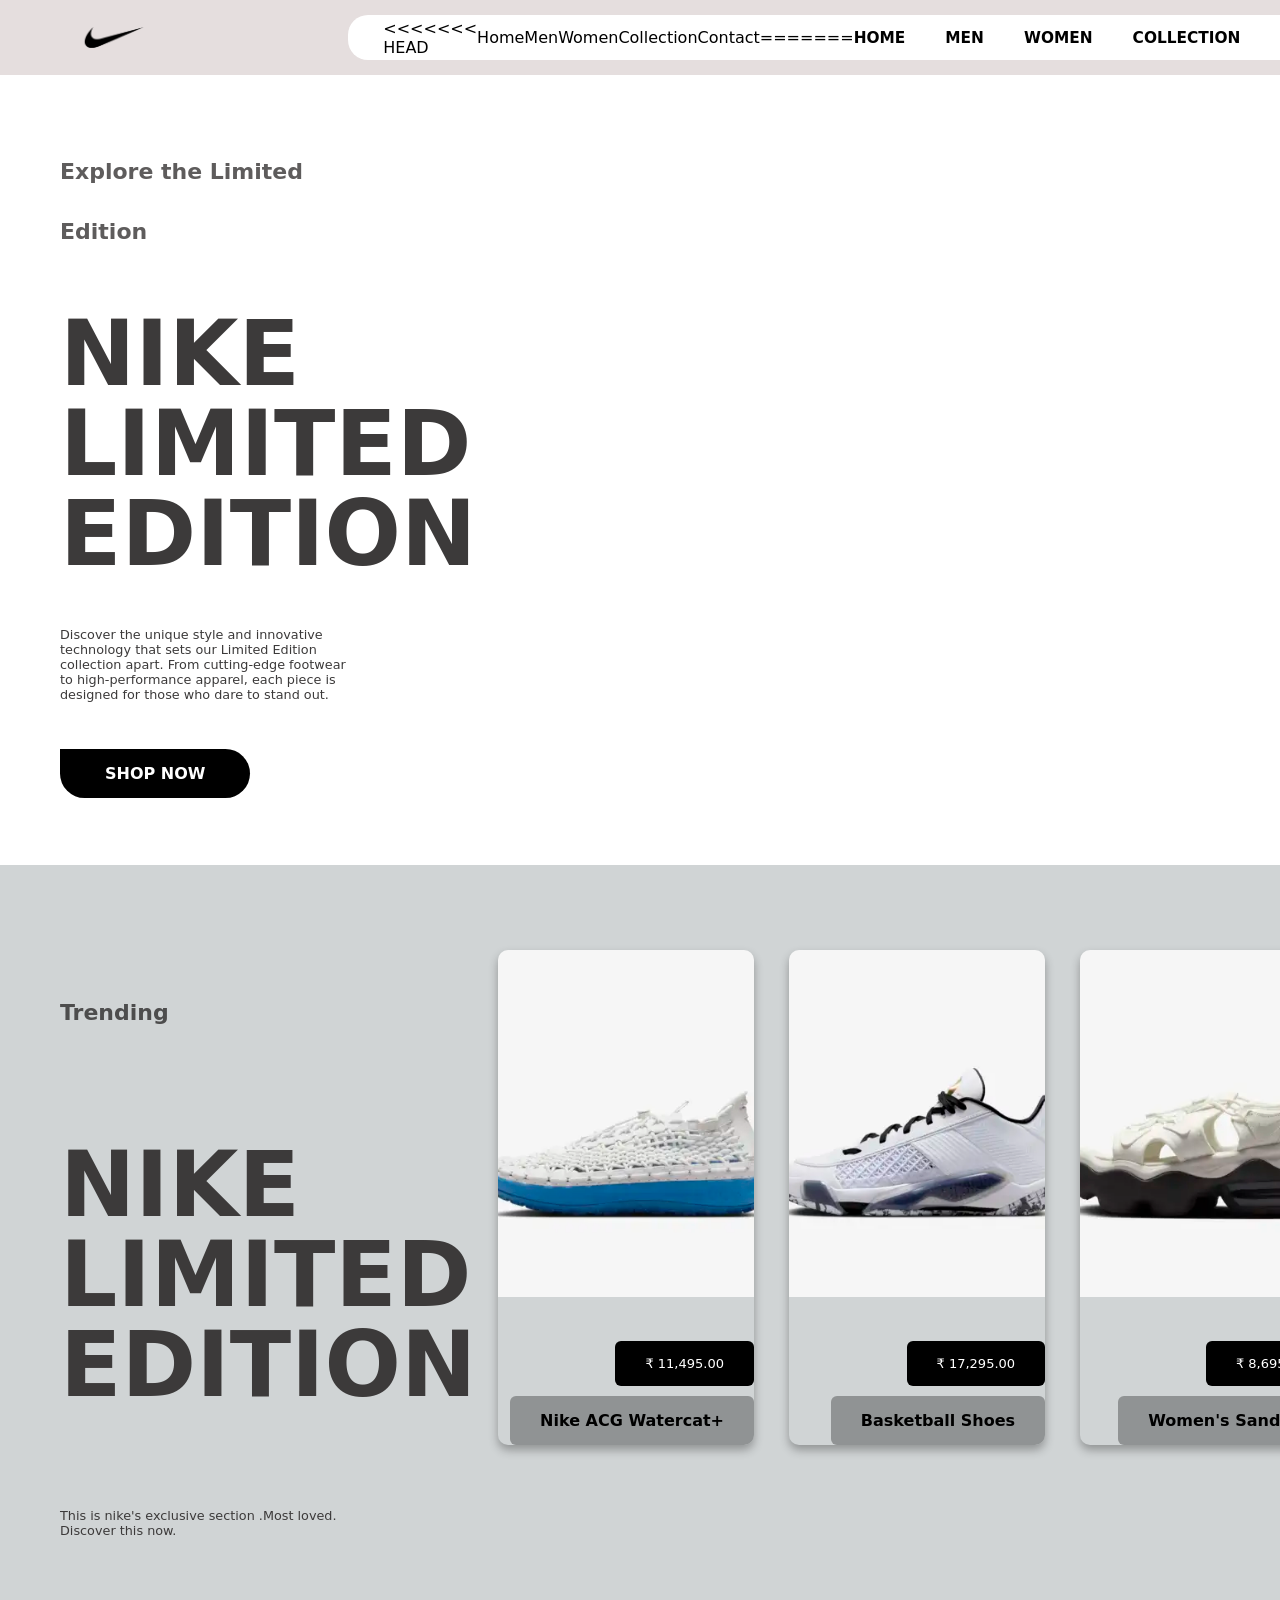
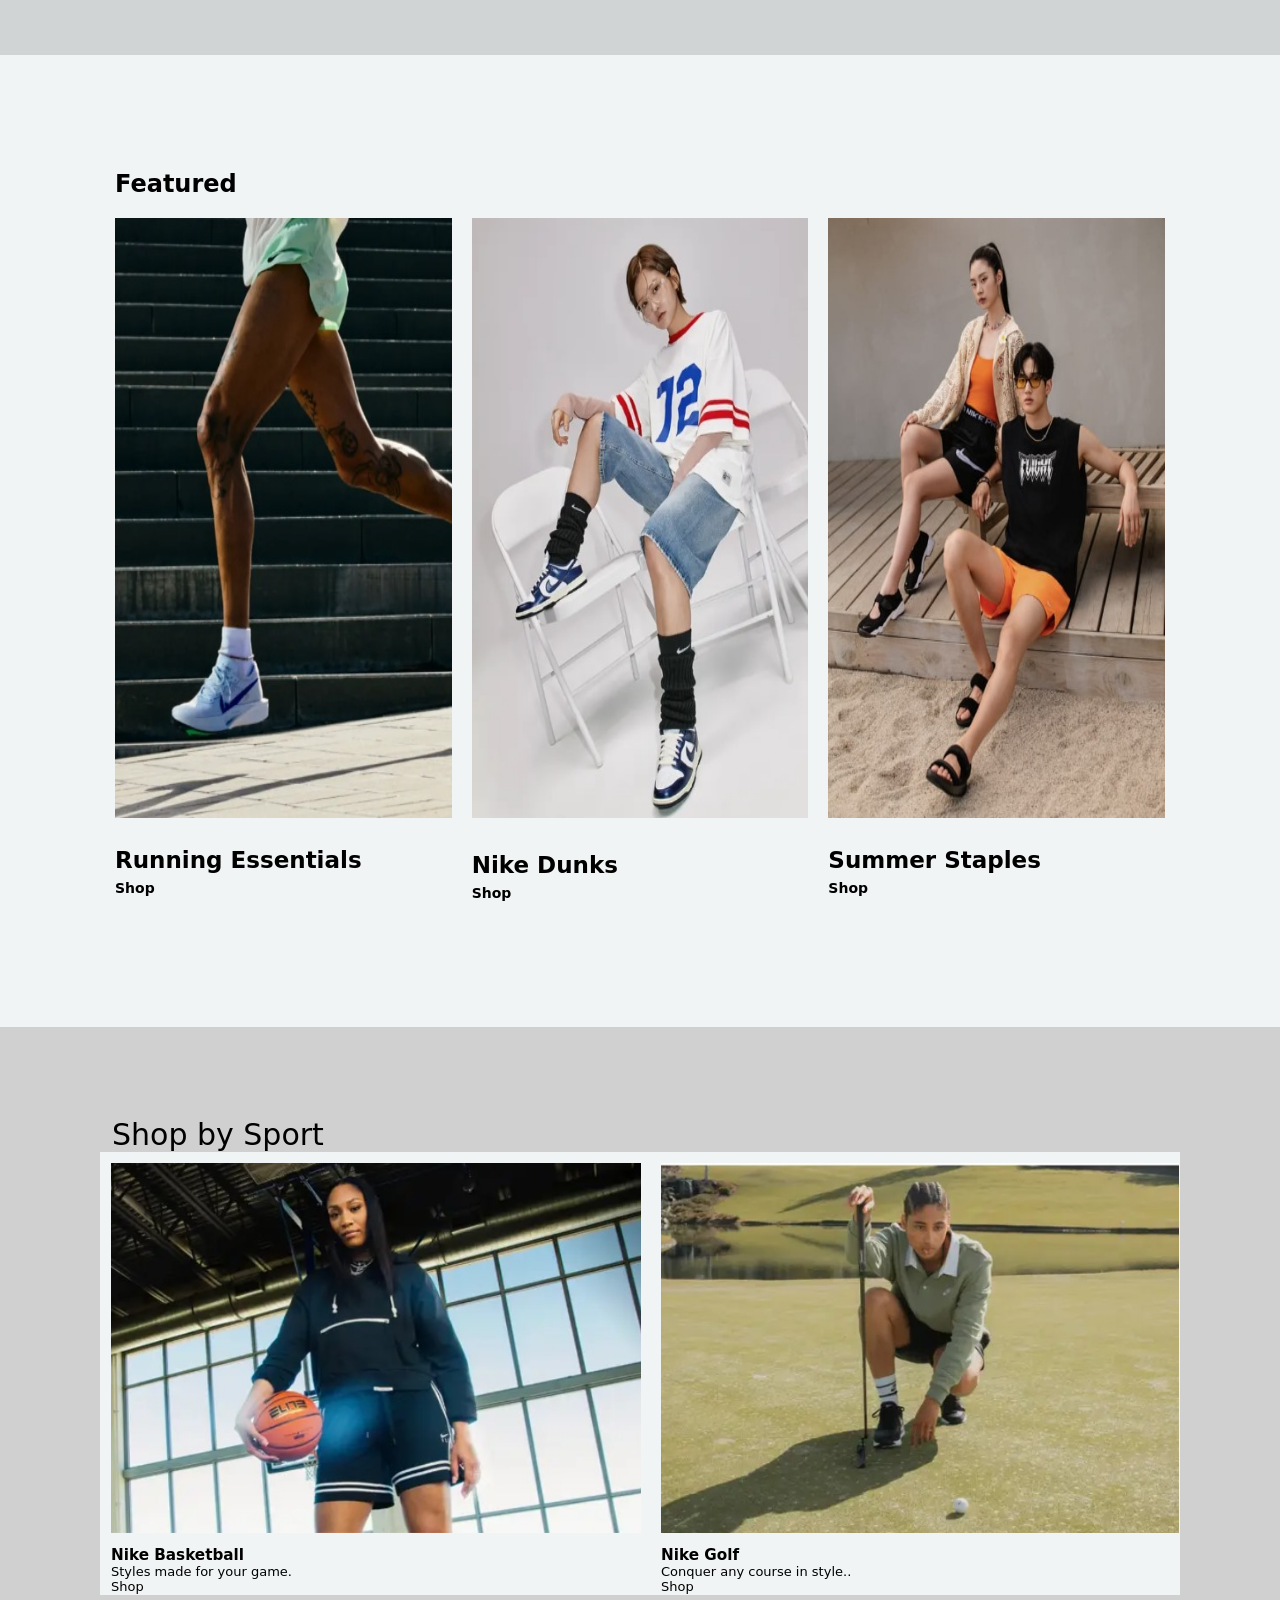
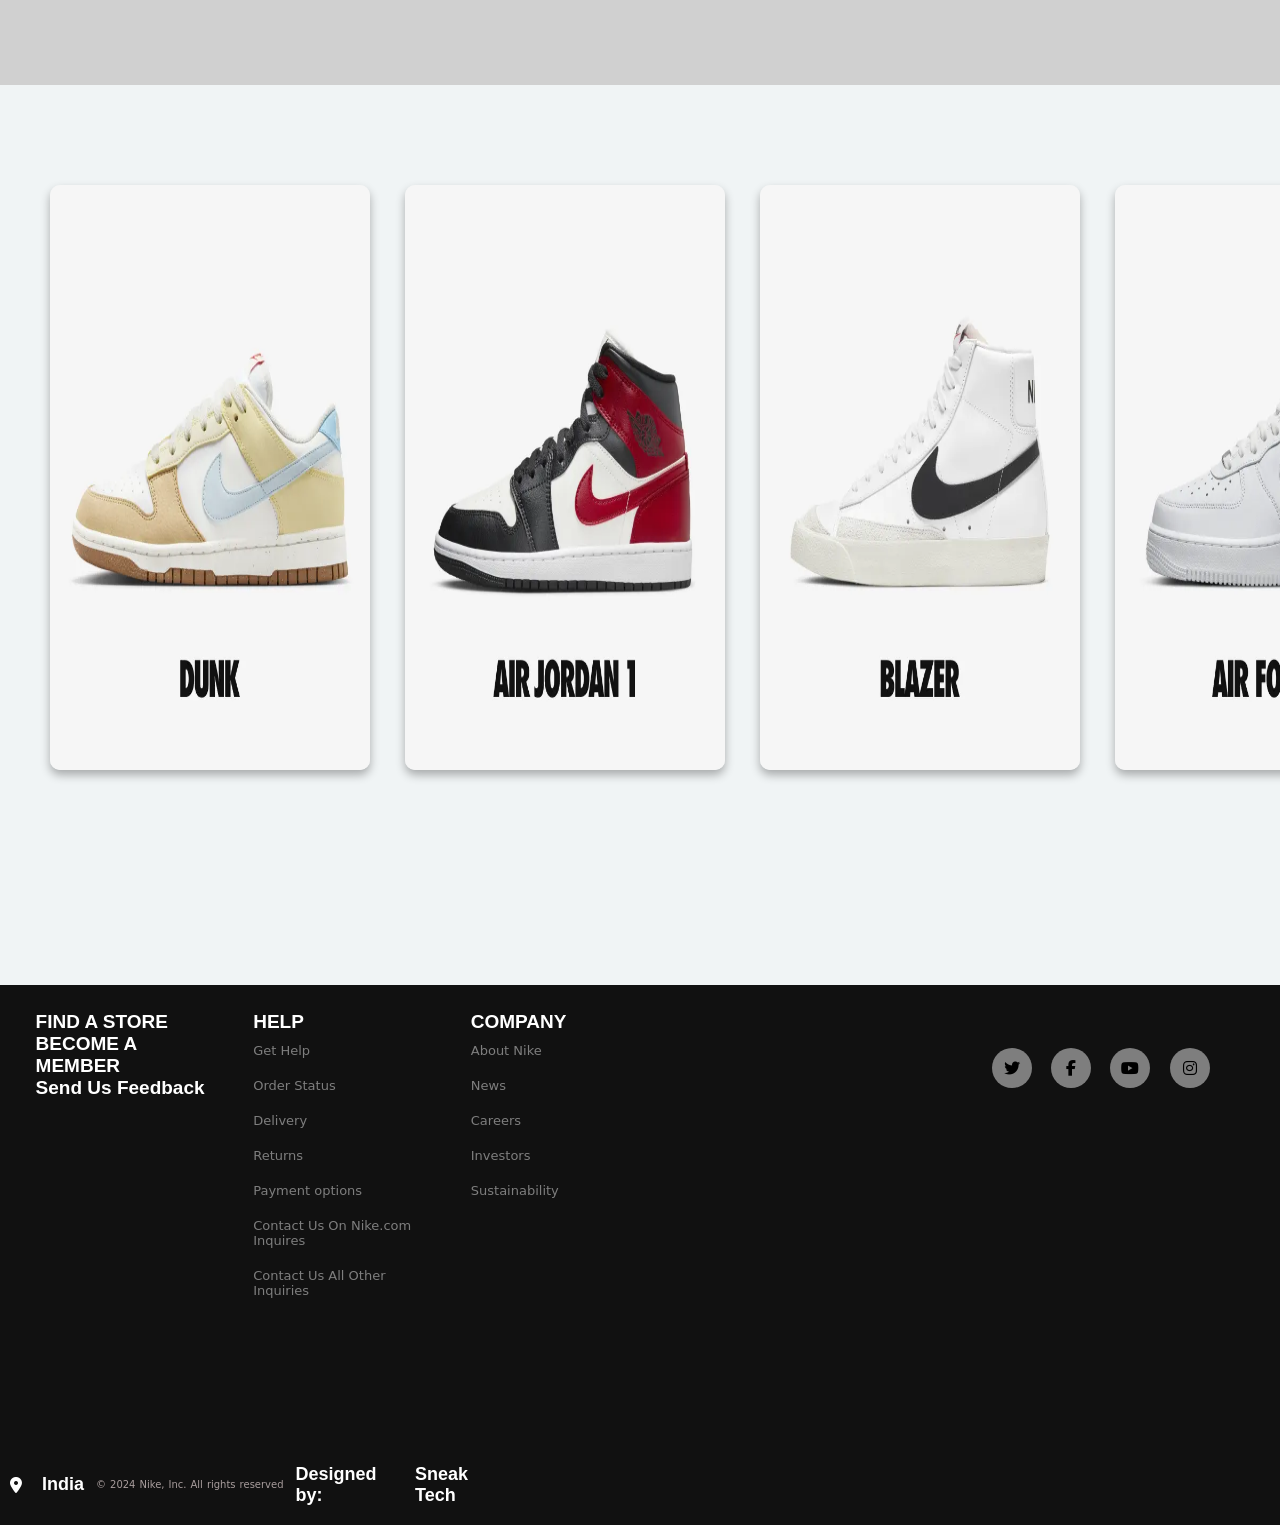
==== index.html @ 07bbf62b "Merge branch 'main' of https://github.com/Kaashish1111/Sneak-Tech-ReimagineRound1" ====
<!DOCTYPE html>
<html lang="en">
  <head>
    <meta charset="UTF-8" />
    <meta name="viewport" content="width=device-width, initial-scale=1.0" />
    <title>Nike</title>
    <link rel="icon" href="./assets/icon.png" />
    <link rel="stylesheet" href="./style.css" />
    <link
      rel="stylesheet"
      href="https://cdnjs.cloudflare.com/ajax/libs/font-awesome/6.5.2/css/all.min.css"
      integrity="sha512-SnH5WK+bZxgPHs44uWIX+LLJAJ9/2PkPKZ5QiAj6Ta86w+fsb2TkcmfRyVX3pBnMFcV7oQPJkl9QevSCWr3W6A=="
      crossorigin="anonymous"
      referrerpolicy="no-referrer"
    />
  </head>
  <body>
    <section id="bg_video">
      <video autoplay muted loop>
        <source src="./nike2.mp4" type="video/mp4" />
      </video>
    </section>
    <div id="main">
      <div id="nav">
        <img src="./pngegg.png" alt="logo" />
        <div id="nav-prt1">
<<<<<<< HEAD

          <p>Home</p>
          <p>Men</p>
          <p>Women</p>
          <p>Collection</p>
          <p>Contact</p>
=======
          <ul>
          <li id="active"><a href="#">Home</a></li>
           <li><a href="#">men</a>
               <div id="submenu1">
                <ul>
                  <li><a href="#">Featured</a></li>
                  <li><a href="#">Clothing</a></li>
                  <li><a href="#">Shop by brand</a></li>
                  <li><a href="#">Jordan</a></li>
                  
                </ul>
               </div>
          </li>
           <li><a href="#">Women</a>
            <div id="submenu1">
              <ul>
                <li><a href="#">Featured</a></li>
                <li><a href="#">Clothing</a></li>
                <li><a href="#">Shop by brand</a></li>
                <li><a href="#">accessories</a></li>
            
                
              </ul>
             </div>      
          </li>
           <li><a href="#">Collection</a>
            <div id="submenu1">
              <ul>
                <li><a href="#">Hurley international</a></li>
                <li><a href="#">Jordan</a></li>
                <li><a href="#">Converse inc.</a></li>
                <li><a href="#">Nike golf</a></li>
                
              </ul>
             </div>
          </li>
           <li><a href="#">contact</a></li>
          </ul>
>>>>>>> dc1d700808ef336e1457e7491af47535adc6b63f
        </div>
        <div id="nav-prt2">
          <i class="fa-solid fa-magnifying-glass"></i>
          <i class="fa-solid fa-cart-shopping"></i>
          <i id="menu" class="fa-solid fa-bars" onclick="menuBar()"></i>
        </div>
      </div>

      <div id="content">
        <div id="left">
          <h5>Explore the Limited Edition</h5>
          <h1>Nike Limited edition</h1>
          <p>
            Discover the unique style and innovative technology that sets our
            Limited Edition collection apart. From cutting-edge footwear to
            high-performance apparel, each piece is designed for those who dare
            to stand out.
          </p>
          <button>Shop now</button>
        </div>
      </div>
      <div id="more_content">
        <div id="left">
          <h5>Trending</h5>
          <h1>Nike Limited edition</h1>
          <p>
            This is nike's exclusive section .Most loved. Discover this now.
          </p>
        </div>
        <div id="right">
          <div class="elem">
            <img src="./acg-watercat-shoes-V0Q39L.png" alt="" />
            <h4>Nike ACG Watercat+</h4>
            <h5>₹ 11,495.00</h5>
          </div>
          <div class="elem">
            <img
              src="./air-jordan-xxxviii-low-pf-basketball-shoes-2lBnKn.png"
              alt=""
            />
            <h4>Basketball Shoes</h4>
            <h5>₹ 17,295.00</h5>
          </div>
          <div class="elem">
            <img src="./air-max-koko-sandals-w4Xp4m.png" alt="" />
            <h4>Women's Sandals</h4>
            <h5>₹ 8,695.00</h5>
          </div>
          <div class="elem">
            <img src="./pegasus-41-road-running-shoes-RZm89S.png" alt="" />
            <h4>Men's Road Running Shoes</h4>
            <h5>₹ 11,895.00</h5>
          </div>
          <div class="elem">
            <img src="./pegasus-41-road-running-shoes-SKDkNs.png" alt="" />
            <h4>Women's Road Running Shoes</h4>
            <h5>₹ 11,895.00</h5>
          </div>
          <div class="elem">
            <img src="./calm-sandals-t1BKK6.png" alt="" />
            <h4>Men's Sandals</h4>
            <h5>₹ 7,095.00</h5>
          </div>
          <div class="elem">
            <img src="./court-royale-2-low-shoe-fjdwrF.png" alt="" />
            <h4>Men's Shoes</h4>
            <h5>₹ 3,995.00</h5>
          </div>
        </div>
      </div>
      <section class="featured-section">
        <h2>Featured</h2>
        <div class="featured-items">
            <div class="featured-item">
                <img src="./WhatsApp Image 2024-07-02 at 10.44.17 AM (1).jpeg" alt="Running Essentials">
                <div class="featured-info">
                    <br><h3>Running Essentials</h3>
                    <a href="#">Shop</a>
                </div>
            </div>
            <div class="featured-item" >
                <img src="./WhatsApp Image 2024-07-02 at 10.44.17 AM (4).jpeg" alt="Nike Dunks" >
                <div class="featured-info">

                  <br><p><h3>Nike Dunks</h3></p>
                    <a href="#">Shop</a>
                </div>
            </div>
            <div class="featured-item">
                <img src="./WhatsApp Image 2024-07-02 at 10.44.16 AM.jpeg" alt="Summer Staples">
                <div class="featured-info ">
                   <br> <h3>Summer Staples</h3>
                    <a href="#">Shop</a>
                </div>
            </div>
        </div>
    </section>
    <div style="font-size: large; background-color:  #d0d0d0; padding-left: 100px; padding-right: 100px;padding-top: 90px;padding-bottom: 90px;">
      <div style="padding-left: 12px;font-size: 30px;">Shop by Sport</div>
      <div class="scroll-container" >
          <div style="font-size: small;">
             <div><img src="./WhatsApp Image 2024-07-02 at 10.44.17 AM (3).jpeg" alt="" style="padding :10px; ">  </div>
            <div style="padding-left: 10px;">
              <h3>Nike Basketball</h3>
               Styles made for your game.<br>
              Shop
            </div>
          </div>
          <div style="font-size: small;">
            <div><img src="./WhatsApp Image 2024-07-02 at 10.44.17 AM (2).jpeg" alt="" style="padding :10px; ">  </div>
           <div style="padding-left: 10px;">
             <h3>Nike Golf</h3>
             Conquer any course in style..<br>
             Shop
           </div>
         </div>
         <div style="font-size: small;">
          <div><img src="./WhatsApp Image 2024-07-02 at 10.44.16 AM (2).jpeg" alt="" style="padding :10px; ">  </div>
         <div style="padding-left: 10px;">
           Nike Trail <br>
           Basketball Styles made for your game.<br>
           Shop
         </div>
       </div>
       <div style="font-size: small;">
        <div><img src="./WhatsApp Image 2024-07-02 at 10.44.16 AM (1).jpeg" alt="" style="padding :10px; ">  </div>
       <div style="padding-left: 10px;">
         Nike Tennis<br>
         Serve up in Style.<br>
         Shop
       </div>
     </div>
     <div style="font-size: small;">
      <div><img src="./WhatsApp Image 2024-07-02 at 10.44.17 AM.jpeg" alt="" style="padding :10px; ">  </div>
     <div style="padding-left: 10px;">
       Nike Football<br>
       Bring mad style to the pitch with latest gear.<br>
       Shop
     </div>
   </div>

    </div>

    </div>
      <div id="hero">
        <div class="shoebox">
          <img src="./nike-just-do-it.jpg" alt="" />
        </div>
        <div class="shoebox">
          <img src="./nike-just-do-it (1).jpg" alt="" />
        </div>
        <div class="shoebox">
          <img src="./nike-just-do-it (2).jpg" alt="" />
        </div>
        <div class="shoebox">
          <img src="./nike-just-do-it (3).jpg" alt="" />
        </div>
        <div class="shoebox">
          <img src="./nike-just-do-it.jpg" alt="" />
        </div>
        <div class="shoebox">
          <img src="./nike-just-do-it (1).jpg" alt="" />
        </div>
        <div class="shoebox">
          <img src="./nike-just-do-it (2).jpg" alt="" />
        </div>
        <div class="shoebox">
          <img src="./nike-just-do-it (3).jpg" alt="" />
        </div>
      </div>
      <footer>
        <div id="foot1">
          <div class="footbox">
            <h2>FIND A STORE</h2>
            <h2>BECOME A MEMBER</h2>
            <h2>Send Us Feedback</h2>
          </div>
          <div class="footbox">
            <h2>HELP</h2>
            <p class="footp">Get Help</p>
            <p class="footp">Order Status</p>
            <p class="footp">Delivery</p>
            <p class="footp">Returns</p>
            <p class="footp">Payment options</p>
            <p class="footp">Contact Us On Nike.com Inquires</p>
            <p class="footp">Contact Us All Other Inquiries</p>
          </div>
          <div class="footbox">
            <h2>COMPANY</h2>
            <p class="footp">About Nike</p>
            <p class="footp">News</p>
            <p class="footp">Careers</p>
            <p class="footp">Investors</p>
            <p class="footp">Sustainability</p>
          </div>
          <div id="footLink">
            <i class="fa-brands fa-twitter"></i>
            <i class="fa-brands fa-facebook-f"></i>
            <i class="fa-brands fa-youtube"></i>
            <i class="fa-brands fa-instagram"></i>
          </div>
        </div>
        <div id="foot2">
          <div id="footleft">
            <i class="fa-solid fa-location-dot"></i>
            <h2>India</h2>
            <p>©️</p>
            <p>2024</p>
            <p>Nike,</p>
            <p>Inc.</p>
            <p>All</p>
            <p>rights</p>
            <p>reserved</p>
            <h2>Designed by:</h2>
            <h2>Sneak Tech</h2>
          </div>
          <div id="footright"></div>
        </div>
      </footer>
      <div id="menuDiv">
        <i class="fa-solid fa-xmark" id="cross" onclick="crossBar()"></i>
        <div id="menuDiv-box">
          <p onclick="menuBarClose()">Home</p>
          <p onclick="menuBarClose()">Men</p>
          <p onclick="menuBarClose()">Women</p>
          <p onclick="menuBarClose()">Collection</p>
          <p onclick="menuBarClose()">Contact</p>
        </div>
      </div>
    </div>
    <!-- script -->
    <script src="./script.js"></script>
  </body>
</html>
---- style.css ----
@import url('https://fonts.googleapis.com/css2?family=Oswald:wght@200..700&display=swap');

* {
    margin: 0;
    padding: 0;
    box-sizing: border-box;
    font-family:system-ui, -apple-system, BlinkMacSystemFont, 'Segoe UI', Roboto, Oxygen, Ubuntu, Cantarell, 'Open Sans', 'Helvetica Neue', sans-serif;
    /* font-family: 'Franklin Gothic Medium', 'Arial Narrow', Arial, sans-serif; */
}

html,
body {
    width: 100%;
    height: 100%;
}



#bg_video {
    position: fixed;
    top: 0px;
    left: 480px;
    width: 100%;
    height: 100vh;
    z-index: -1;
}

#bg_video video {
    width: 70%;
    height: 100vh;
    object-fit: cover;

}

#main {
    width: 100%;
    height: 100%;
    /* background-color: #D0D4D5; */
    position: relative;
}

#nav {
    width: 100%;
    height: 75px;
    display: flex;
    padding: 0 80px;
    align-items: center;

    justify-content: space-between;
    background-color:#e5dede;
}

#nav img {
    height: 4vw;
    margin-right: 200px;
}

#nav-prt1 {

    display: flex;
    align-items: center;
    justify-content: center;
    padding-left: 35px;
    height: 45px;
    border-radius: 20px;
    background-color: rgb(255, 255, 255);
}



#nav-prt1 ul li {
    margin-right: 40px;
    font-size: 1.2vw;
    text-transform: uppercase;
    font-weight: 600;

}
#submenu1{
 
    display:none;
}
#nav-prt1 ul{
    display:inline-flex;
    list-style:none;
    color:rgb(22, 21, 21);
}
#nav-prt1 a{
    text-decoration:none ;
    color:rgb(0, 0, 0);
}
#nav-prt1 ul li:hover{
    background: rgb(233, 230, 230);
    border-radius:10px;
}
#nav-prt1 ul li:hover #submenu1{
    display:block;
    position: absolute;
    background-color:rgba(233, 230, 230,0.9);
    height:250px;
    width: 200px;
    margin-top: 15px;
    margin-left: -15px;
}
#nav-prt1 ul li:hover #submenu1 ul{
    display: block;
    margin:10px;
}
#nav-prt1 ul li:hover #submenu1 ul li{
    width:150px;
    padding:10px;
    border-bottom: 1.5px dotted #141414 ;
    text-align:left;
}
#nav-prt1 ul li:hover #submenu1 ul li:last-child{
   border-bottom:none;
}

#nav-prt2 i {
    margin-right: 40px;
    font-size: 1.5vw;
    cursor: pointer;
}

#content {
    width: 100%;
    height: calc(100vh - 110px);
    display: flex;
    position: relative;
    /* justify-content: flex-end; */
    /* padding-left: 150px; */
    /* background-color: rgb(37, 36, 36); */
    z-index: -100;


}

#more_content {
    width: 100%;
    height: calc(100vh - 110px);
    display: flex;
    position: relative;
    background-color: #D0D4D5;
}

#left {
    width: 35%;
    height: 100%;
    padding: 20px 60px;
    display: flex;
    align-items: start;
    justify-content: space-evenly;
    flex-direction: column;
    color: rgb(60, 58, 58)

}

#left h5 {
    font-size: 22px;
    line-height: 60px;
    color: #050202a4;
}

#left h1 {
    font-size: 90px;
    line-height: 90px;
    text-transform: uppercase;
}

#left p {
    font-size: 1vw;
    width: 90%;
}

#left button {
    background-color: #000;
    color: #fff;
    font-size: 16px;
    font-weight: 600;
    padding: 15px 45px;
    border-radius: 50px;
    border-top-left-radius: 0px;
    text-transform: uppercase;
    outline: none;
    border: none;
    cursor: pointer;
}

#right {
    width: 65%;
    height: 100%;
    position: relative;
    padding: 85px 50px;
    white-space: nowrap;
    overflow-x: auto;
}

#right::-webkit-scrollbar {
    display: none;
}

.elem {
    width: 20vw;
    height: 55vh;
    position: relative;
    box-shadow: 0 5px 10px rgb(0, 0, 0, 0.3);
    border-radius: 10px;
    margin-right: 30px;
    display: inline-block;
    overflow: hidden;
}

.elem img {
    width: 100%;
    height: 70%;
    top: 0%;
    object-fit: cover;
    position: absolute;

}

.elem h4 {
    position: absolute;
    bottom: 0;
    right: 0;
    background-color: #909394;
    padding: 15px 30px;
    border-radius: 6px;
}

.elem h5 {
    position: absolute;
    bottom: 12%;
    right: 0;
    background-color: #000000;
    color: #fff;
    font-weight: 500;
    font-size: 13px;
    padding: 15px 30px;
    border-radius: 6px;
}

#hero {
    width: 100%;
    height: 100vh;
    position: relative;
    padding: 100px 50px;
    white-space: nowrap;
    overflow-x: auto;
    background-color: #f0f4f5;
}

#hero::-webkit-scrollbar {
    display: none;
}

.shoebox {
    width: 25vw;
    height: 65vh;
    position: relative;
    box-shadow: 0 5px 10px rgb(0, 0, 0, 0.3);
    border-radius: 10px;
    margin-right: 30px;
    display: inline-block;
    overflow: hidden;
}

.shoebox img {
    width: 100%;
    height: 100%;
}

footer {
    width: 100%;
    height: 60vh;
    background-color: #111111;
}

#foot1 {
    width: 100%;
    height: 85%;
    display: flex;
}

.footbox {
    width: 15%;
    height: 90%;
    margin-top: 2%;
    margin-left: 2%;
}

.footbox h2 {
    padding: 0px 10px;
    font-size: 19px;
    color: #ffffff;
    font-weight: bolder;
    font-family:'Franklin Gothic Medium', 'Arial Narrow', Arial, sans-serif;
}

.footbox p {
    padding: 10px 10px 10px;
    font-size: 13px;
    color: #7e7e7e;
}

#footLink {
    width: 20%;
    height: 25%;
    margin-top: 2%;
    margin-left: 25%;
    display: flex;
    align-items: center;
    justify-content: space-evenly;
}

#footLink i {
    width: 40px;
    height: 40px;
    display: flex;
    align-items: center;
    justify-content: center;
    border-radius: 100%;
    background-color: #7e7e7e;
    transition: all 0.1s;
    cursor: pointer;
}

#footLink i:hover {
    background-color: #ffffff;
}

#foot2 {
    width: 100%;
    height: 15%;
    display: flex;
}

#footleft {
    width: 40%;
    height: 100%;
    display: flex;
    align-items: center;
    justify-content: center;
}

#footleft i {
    color: #ffffff;
    padding: 0px 10px;
}

#footleft h2 {
    font-size: 18px;
    color: #ffffff;
    padding: 0px 10px;

    font-family:'Franklin Gothic Medium', 'Arial Narrow', Arial, sans-serif;
}

#footleft p {
    font-size: 10px;
    padding: 0px 2px;
    color: #a89d9d;
}

.footp:hover {
    color: #ffffff;
}

#menuDiv {
    width: 60%;
    height: 100vh;
    position: fixed;
    top: 0;
    left: 0;
    backdrop-filter: blur(10px);
    background-color: #d0d4d545;
    box-shadow: 5px 0px 50px black;
    display: none;
    animation: menu 0.2s;
}

#menuDiv-box {
    width: 40%;
    height: 70%;
    position: absolute;
    top: 20%;
    right: 15%;
}

#menuDiv-box p {
    margin-bottom: 7%;
    font-size: 22px;
    padding: 25px 30px;
    cursor: pointer;
}

#menuDiv-box p:hover {
    color: #D0D4D5;
    background-color: #7e7e7e;
}

#cross {
    position: absolute;
    top: 5%;
    right: 5%;
    font-size: 2.5vw;
    cursor: pointer;
}

@keyframes menu {
    from {
        transform: translate(-40%, 0%);
    }

    to {
        transform: translate(0%, 0%);
    }
}

@media screen and (max-width:999px) {
    #nav {
        padding: 0 50px;
    }

    #nav img {
        height: 10vw;
    }

    #nav-prt1 p {
        display: none;
    }

    #nav-prt2 i {
        margin-right: 40px;
        font-size: 3.5vw;
    }

    #content {
        width: 100%;
        height: calc(100vh - 110px);
        display: flex;
        position: relative;
    }

    #left {
        width: 40%;
        height: 100%;
        padding: 20px 30px;
        display: flex;
        align-items: start;
        justify-content: space-evenly;
        flex-direction: column;
    }

    #left h5 {
        font-size: 20px;
        line-height: 40px;
        color: #535353;
    }

    #left h1 {
        font-size: 55px;
        line-height: 50px;
        text-transform: uppercase;
    }

    #left p {
        width: 85%;
        font-size: 2.5vw;
    }

    #left button {
        background-color: #000;
        color: #fff;
        font-size: 16px;
        font-weight: 600;
        padding: 15px 45px;
        border-radius: 50px;
        border-top-left-radius: 0px;
        text-transform: uppercase;
        outline: none;
        border: none;
        cursor: pointer;
    }

    #right {
        width: 60%;
        height: 100%;
        position: relative;
        padding: 120px 50px;
        white-space: nowrap;
        overflow-x: auto;
    }

    #right::-webkit-scrollbar {
        display: none;
    }

    .elem {
        width: 35vw;
        height: 55vh;
        position: relative;
        box-shadow: 0 5px 10px rgb(0, 0, 0, 0.3);
        border-radius: 10px;
        margin-right: 30px;
        display: inline-block;
        overflow: hidden;
    }

    .elem img {
        width: 100%;
        height: 70%;
        top: 0%;
        object-fit: cover;
        position: absolute;

    }

    .elem h4 {
        position: absolute;
        bottom: 0;
        right: 0;
        background-color: #909394;
        padding: 20px 35px;
        border-radius: 6px;
    }

    .elem h5 {
        position: absolute;
        bottom: 12.5%;
        right: 0;
        background-color: #000000;
        color: #fff;
        font-weight: 500;
        font-size: 13px;
        padding: 20px 35px;
        border-radius: 6px;
    }

    #hero {
        width: 100%;
        height: 100vh;
        position: relative;
        padding: 100px 50px;
        white-space: nowrap;
        overflow-x: auto;
        background-color: #D0D4D5;
    }

    #hero::-webkit-scrollbar {
        display: none;
    }

    .shoebox {
        width: 45vw;
        height: 60vh;
        position: relative;
        box-shadow: 0 5px 10px rgb(0, 0, 0, 0.3);
        border-radius: 10px;
        margin-right: 30px;
        display: inline-block;
        overflow: hidden;
    }

    .shoebox img {
        width: 100%;
        height: 100%;
    }

    footer {
        width: 100%;
        height: 60vh;
        background-color: #111111;
    }

    #foot1 {
        width: 100%;
        height: 85%;
        display: flex;
    }

    .footbox {
        width: 15%;
        height: 90%;
        margin-top: 2%;
        margin-left: 2%;
    }

    .footbox h2 {
        padding: 0px 10px;
        font-size: 18px;
        color: #ffffff;
        font-family: "Oswald", sans-serif;
    }

    .footbox p {
        padding: 10px 10px 10px;
        font-size: 13px;
        color: #7e7e7e;
    }

    #footLink {
        width: 20%;
        height: 25%;
        margin-top: 2%;
        margin-left: 25%;
        display: flex;
        align-items: center;
        justify-content: space-evenly;
    }

    #footLink i {
        width: 40px;
        height: 40px;
        display: flex;
        align-items: center;
        justify-content: center;
        border-radius: 100%;
        background-color: #7e7e7e;
        transition: all 0.1s;
        cursor: pointer;
    }

    #footLink i:hover {
        background-color: #ffffff;
    }

    #foot2 {
        width: 100%;
        height: 15%;
        display: flex;
    }

    #footleft {
        width: 40%;
        height: 100%;
        display: flex;
        align-items: center;
        justify-content: center;
    }

    #footleft i {
        color: #ffffff;
        padding: 0px 10px;
    }

    #footleft h2 {
        font-size: 18px;
        color: #ffffff;
        padding: 0px 10px;
        font-family: "Oswald", sans-serif;
    }

    #footleft p {
        font-size: 10px;
        padding: 0px 2px;
        color: #7e7e7e;
    }

    .footp:hover {
        color: #ffffff;
    }

    #menuDiv {
        width: 60%;
        height: 100vh;
        position: fixed;
        top: 0;
        left: 0;
        backdrop-filter: blur(10px);
        background-color: #d0d4d545;
        box-shadow: 5px 0px 50px black;
        display: none;
        animation: menu 0.2s;
    }

    #menuDiv-box {
        width: 40%;
        height: 70%;
        position: absolute;
        top: 20%;
        right: 15%;
    }

    #menuDiv-box p {
        margin-bottom: 7%;
        font-size: 22px;
        padding: 25px 30px;
        cursor: pointer;
    }

    #menuDiv-box p:hover {
        color: #D0D4D5;
        background-color: #7e7e7e;
    }

    #cross {
        position: absolute;
        top: 5%;
        right: 5%;
        font-size: 2.5vw;
        cursor: pointer;
    }
}

@media screen and (max-width:679px) {
    #nav {
        padding: 0 50px;
    }

    #nav img {
        height: 10vw;
    }

    #nav-prt1 p {
        display: none;
    }

    #nav-prt2 {
        width: 60%;
        height: 100%;
        display: flex;
        align-items: center;
        justify-content: space-evenly;
    }

    #nav-prt2 i {
        margin-right: 40px;
        font-size: 5vw;
    }

    #content {
        width: 100%;
        height: calc(100vh - 110px);
        display: flex;
        position: relative;
    }

    #left {
        width: 40%;
        height: 100%;
        padding: 10px 5px;
        display: flex;
        align-items: start;
        justify-content: space-evenly;
        flex-direction: column;
    }

    #left h5 {
        font-size: 20px;
        line-height: 40px;
        color: #535353;
    }

    #left h1 {
        font-size: 55px;
        line-height: 50px;
        text-transform: uppercase;
    }

    #left p {
        width: 85%;
        font-size: 2.5vw;
    }

    #left button {
        background-color: #000;
        color: #fff;
        font-size: 16px;
        font-weight: 600;
        padding: 15px 45px;
        border-radius: 50px;
        border-top-left-radius: 0px;
        text-transform: uppercase;
        outline: none;
        border: none;
        cursor: pointer;
    }

    #right {
        width: 60%;
        height: 100%;
        position: relative;
        padding: 300px 50px;
        white-space: nowrap;
        overflow-x: auto;
    }

    #right::-webkit-scrollbar {
        display: none;
    }

    .elem {
        width: 35vw;
        height: 35vh;
        position: relative;
        box-shadow: 0 5px 10px rgb(0, 0, 0, 0.3);
        border-radius: 10px;
        margin-right: 30px;
        display: inline-block;
        overflow: hidden;
    }

    .elem img {
        width: 100%;
        height: 70%;
        top: 0%;
        object-fit: cover;
        position: absolute;

    }

    .elem h4 {
        position: absolute;
        bottom: 0;
        right: 0;
        background-color: #909394;
        padding: 10px 10px;
        border-radius: 6px;
    }

    .elem h5 {
        position: absolute;
        bottom: 9%;
        right: 0;
        background-color: #000000;
        color: #fff;
        font-weight: 500;
        font-size: 13px;
        padding: 10px 10px;
        border-radius: 6px;
    }

    #hero {
        width: 100%;
        height: 100vh;
        position: relative;
        padding: 250px 50px;
        white-space: nowrap;
        overflow-x: auto;
        background-color: #D0D4D5;
    }

    #hero::-webkit-scrollbar {
        display: none;
    }

    .shoebox {
        width: 70vw;
        height: 50vh;
        position: relative;
        box-shadow: 0 5px 10px rgb(0, 0, 0, 0.3);
        border-radius: 10px;
        margin-right: 30px;
        display: inline-block;
        overflow: hidden;
    }

    .shoebox img {
        width: 100%;
        height: 100%;
    }

    footer {
        width: 100%;
        height: 60vh;
        background-color: #111111;
    }

    #foot1 {
        width: 100%;
        height: 85%;
        display: flex;
    }

    .footbox {
        width: 15%;
        height: 90%;
        margin-top: 2%;
        margin-left: 2%;
    }

    .footbox h2 {
        padding: 0px 10px;
        font-size: 18px;
        color: #ffffff;
        font-family: "Oswald", sans-serif;
    }

    .footbox p {
        padding: 10px 10px 10px;
        font-size: 13px;
        color: #7e7e7e;
    }

    #footLink {
        width: 15%;
        height: 50%;
        margin-top: 2%;
        margin-left: 25%;
        display: flex;
        flex-direction: column;
        align-items: center;
        justify-content: space-evenly;
    }

    #footLink i {
        width: 40px;
        height: 40px;
        display: flex;
        align-items: center;
        justify-content: center;
        border-radius: 100%;
        background-color: #7e7e7e;
        transition: all 0.1s;
        cursor: pointer;
    }

    #footLink i:hover {
        background-color: #ffffff;
    }

    #foot2 {
        width: 100%;
        height: 15%;
        display: flex;
    }

    #footleft {
        width: 40%;
        height: 100%;
        display: flex;
        align-items: center;
        justify-content: center;
    }

    #footleft i {
        color: #ffffff;
        padding: 0px 10px;
    }

    #footleft h2 {
        font-size: 18px;
        color: #ffffff;
        padding: 0px 10px;
        font-family: "Oswald", sans-serif;
    }

    #footleft p {
        font-size: 10px;
        padding: 0px 2px;
        color: #7e7e7e;
    }

    .footp:hover {
        color: #ffffff;
    }

    #menuDiv {
        width: 80%;
        height: 100vh;
        position: fixed;
        top: 0;
        left: 0;
        backdrop-filter: blur(10px);
        background-color: #d0d4d545;
        box-shadow: 5px 0px 50px black;
        display: none;
        animation: menu 0.2s;
    }

    #menuDiv-box {
        width: 60%;
        height: 70%;
        position: absolute;
        top: 20%;
        right: 25%;
    }

    #menuDiv-box p {
        margin-bottom: 7%;
        font-size: 22px;
        padding: 25px 30px;
        cursor: pointer;
    }

    #menuDiv-box p:hover {
        color: #D0D4D5;
        background-color: #7e7e7e;
    }

    #cross {
        position: absolute;
        top: 3%;
        right: 10%;
        font-size: 5.5vw;
        cursor: pointer;
    }
}



.scroll-container {
    display: flex;
    overflow-x: auto;
    white-space: nowrap;
    padding: 0px;
    background-color:  #f0f4f5;
    border: 1px solid  #f0f4f5;
}

.scroll-container img {
    display: inline-block;
    width: 550px;
    height: 390px;
    object-fit: cover;
    margin-right: 16px;
}

.scroll-container img:last-child {
    margin-right: 0;
}
.featured-section {
    padding: 115px;
    font-style: normal;
    background-color: #f0f4f5;

}

.featured-section h2 {
    text-align: left;
    margin-bottom: 20px;

}

.featured-items {
    display: flex;
    gap: 20px;
}

.featured-item {
    flex: 1;
    overflow: hidden;
    text-align: left;
}

.featured-item img {
    width: 100%;
    height: 600px;
    display: block;
}

.featured-info {
    padding: 10px 0;

}

.featured-info h3 {
    margin: 0 0 5px 0;
    font-size: 23px;
}

.featured-info p {
    margin: 0 0 5px 0;
    font-size: 16px;
}

.featured-info a {
    text-decoration: none;
    color: black;
    font-weight: bold;
    font-size: 14px;
}
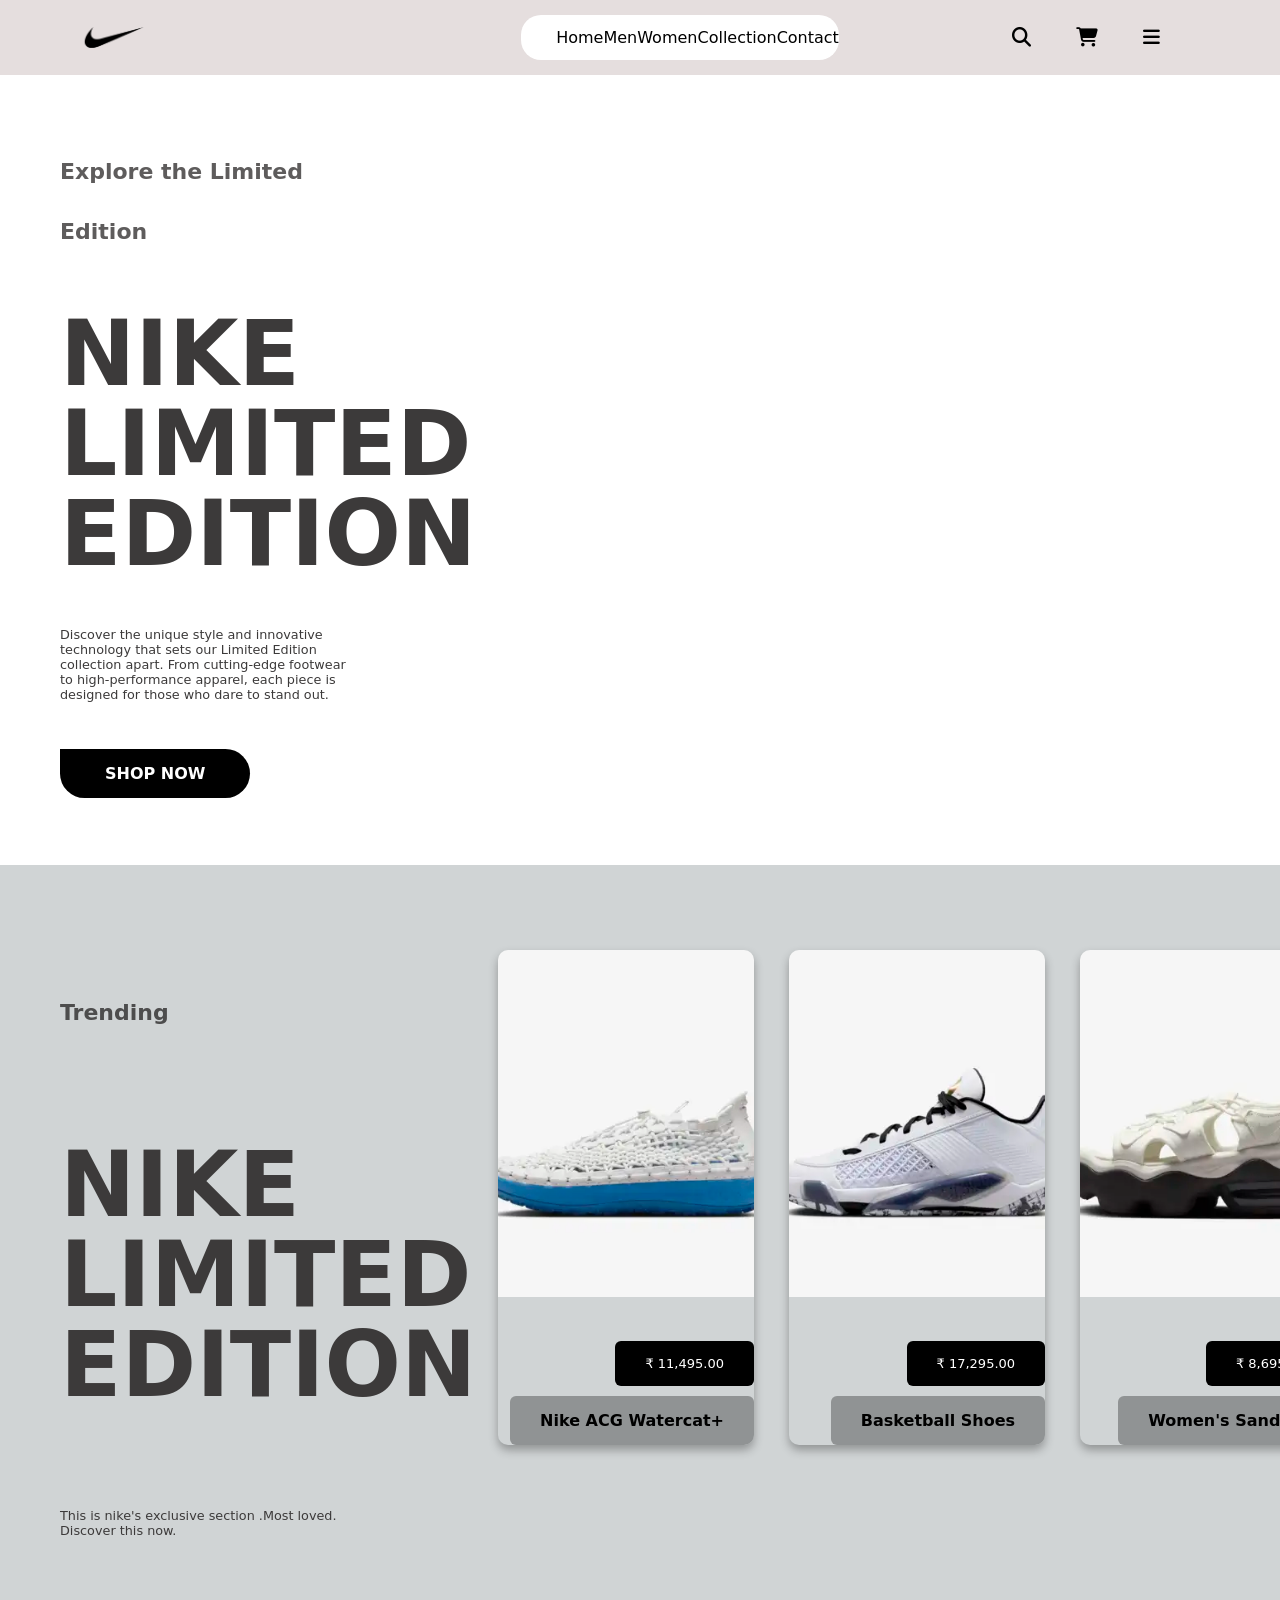
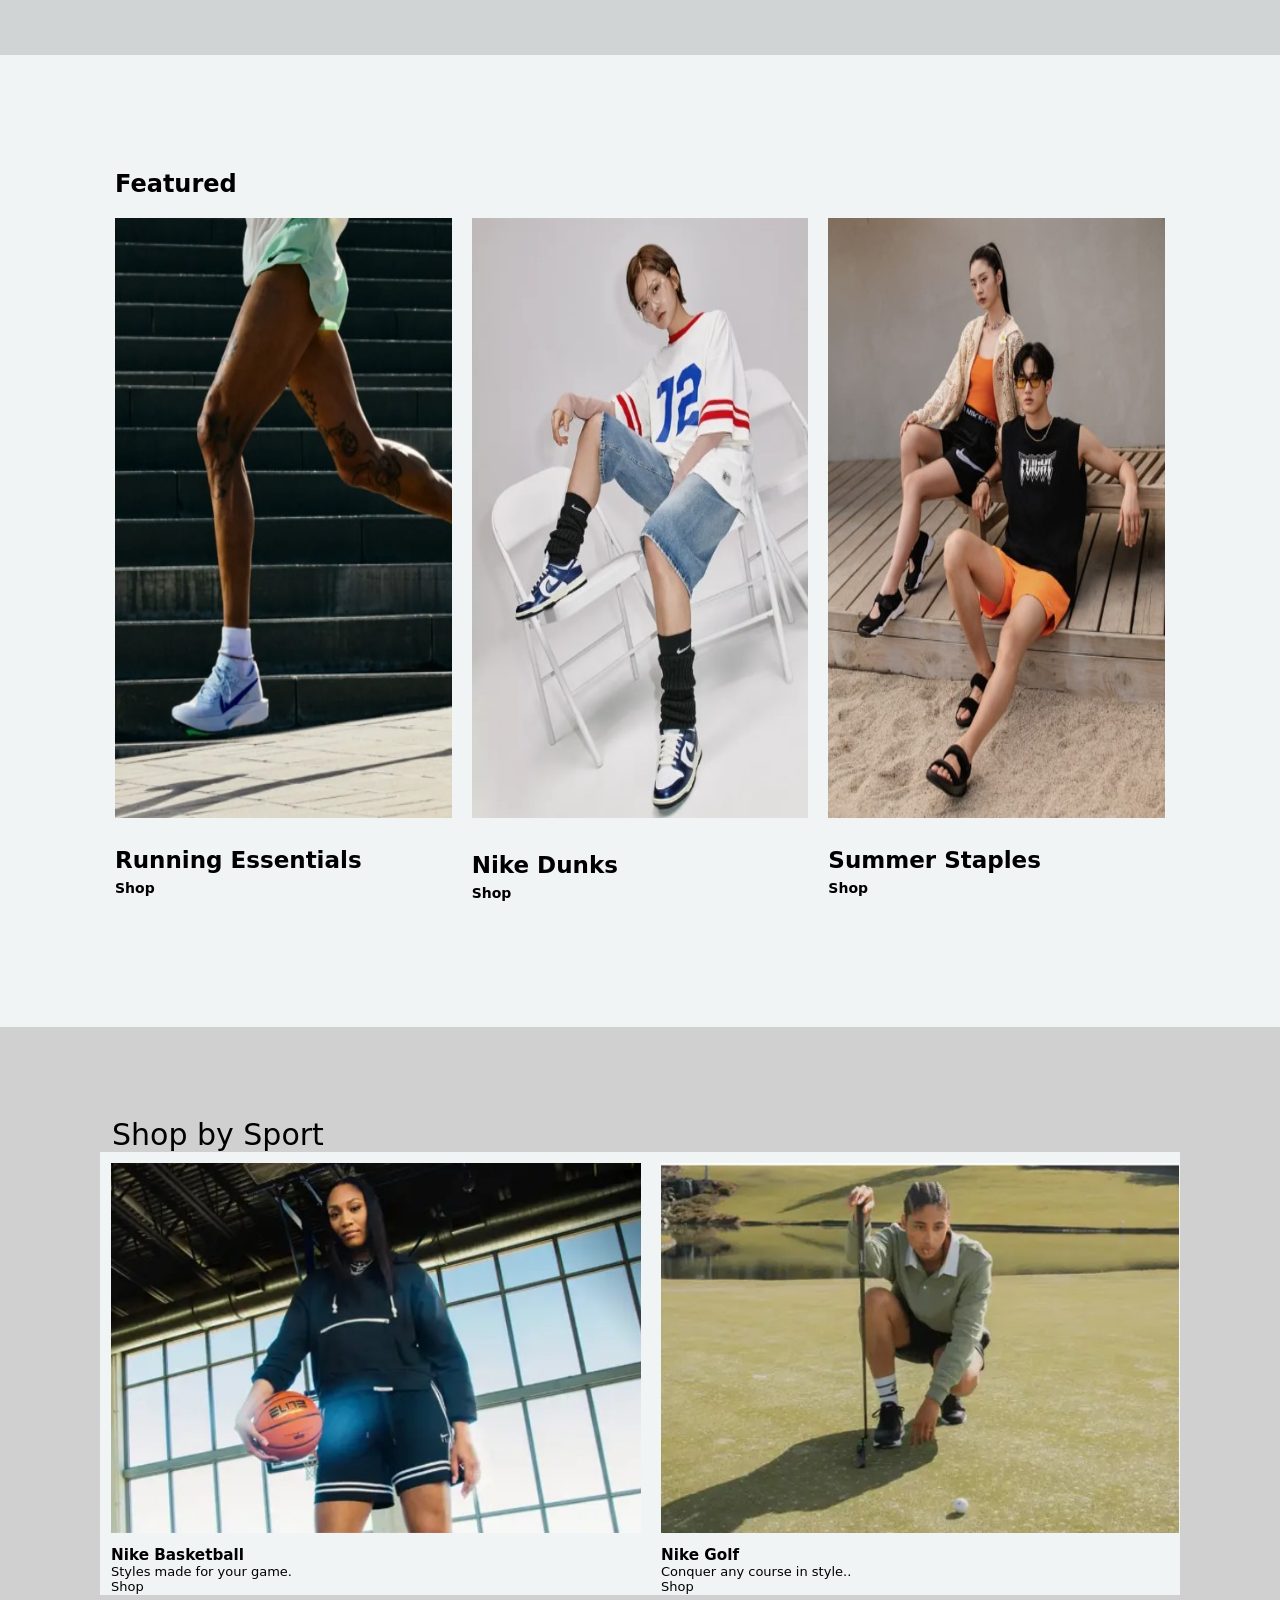
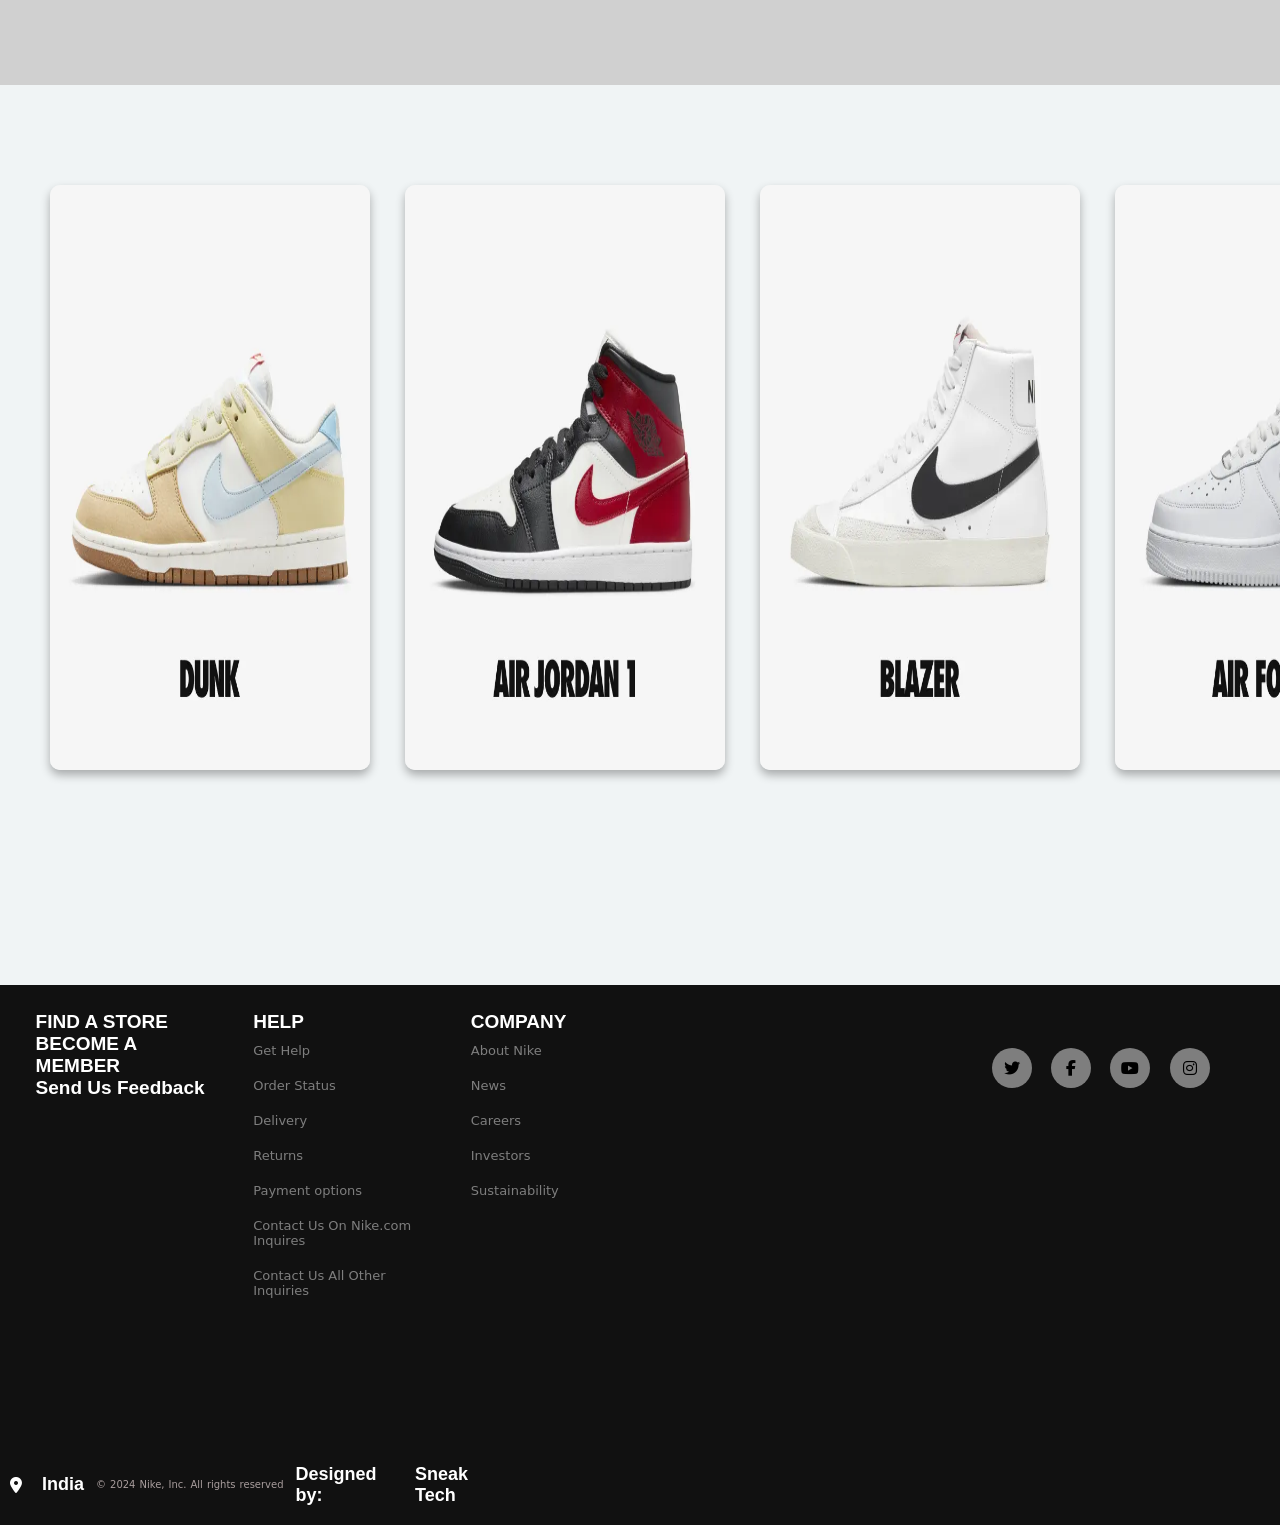
==== commit 736d5def: "new" ====
--- a/index.html
+++ b/index.html
@@ -24,53 +24,12 @@
       <div id="nav">
         <img src="./pngegg.png" alt="logo" />
         <div id="nav-prt1">
-<<<<<<< HEAD
 
           <p>Home</p>
           <p>Men</p>
           <p>Women</p>
           <p>Collection</p>
           <p>Contact</p>
-=======
-          <ul>
-          <li id="active"><a href="#">Home</a></li>
-           <li><a href="#">men</a>
-               <div id="submenu1">
-                <ul>
-                  <li><a href="#">Featured</a></li>
-                  <li><a href="#">Clothing</a></li>
-                  <li><a href="#">Shop by brand</a></li>
-                  <li><a href="#">Jordan</a></li>
-                  
-                </ul>
-               </div>
-          </li>
-           <li><a href="#">Women</a>
-            <div id="submenu1">
-              <ul>
-                <li><a href="#">Featured</a></li>
-                <li><a href="#">Clothing</a></li>
-                <li><a href="#">Shop by brand</a></li>
-                <li><a href="#">accessories</a></li>
-            
-                
-              </ul>
-             </div>      
-          </li>
-           <li><a href="#">Collection</a>
-            <div id="submenu1">
-              <ul>
-                <li><a href="#">Hurley international</a></li>
-                <li><a href="#">Jordan</a></li>
-                <li><a href="#">Converse inc.</a></li>
-                <li><a href="#">Nike golf</a></li>
-                
-              </ul>
-             </div>
-          </li>
-           <li><a href="#">contact</a></li>
-          </ul>
->>>>>>> dc1d700808ef336e1457e7491af47535adc6b63f
         </div>
         <div id="nav-prt2">
           <i class="fa-solid fa-magnifying-glass"></i>
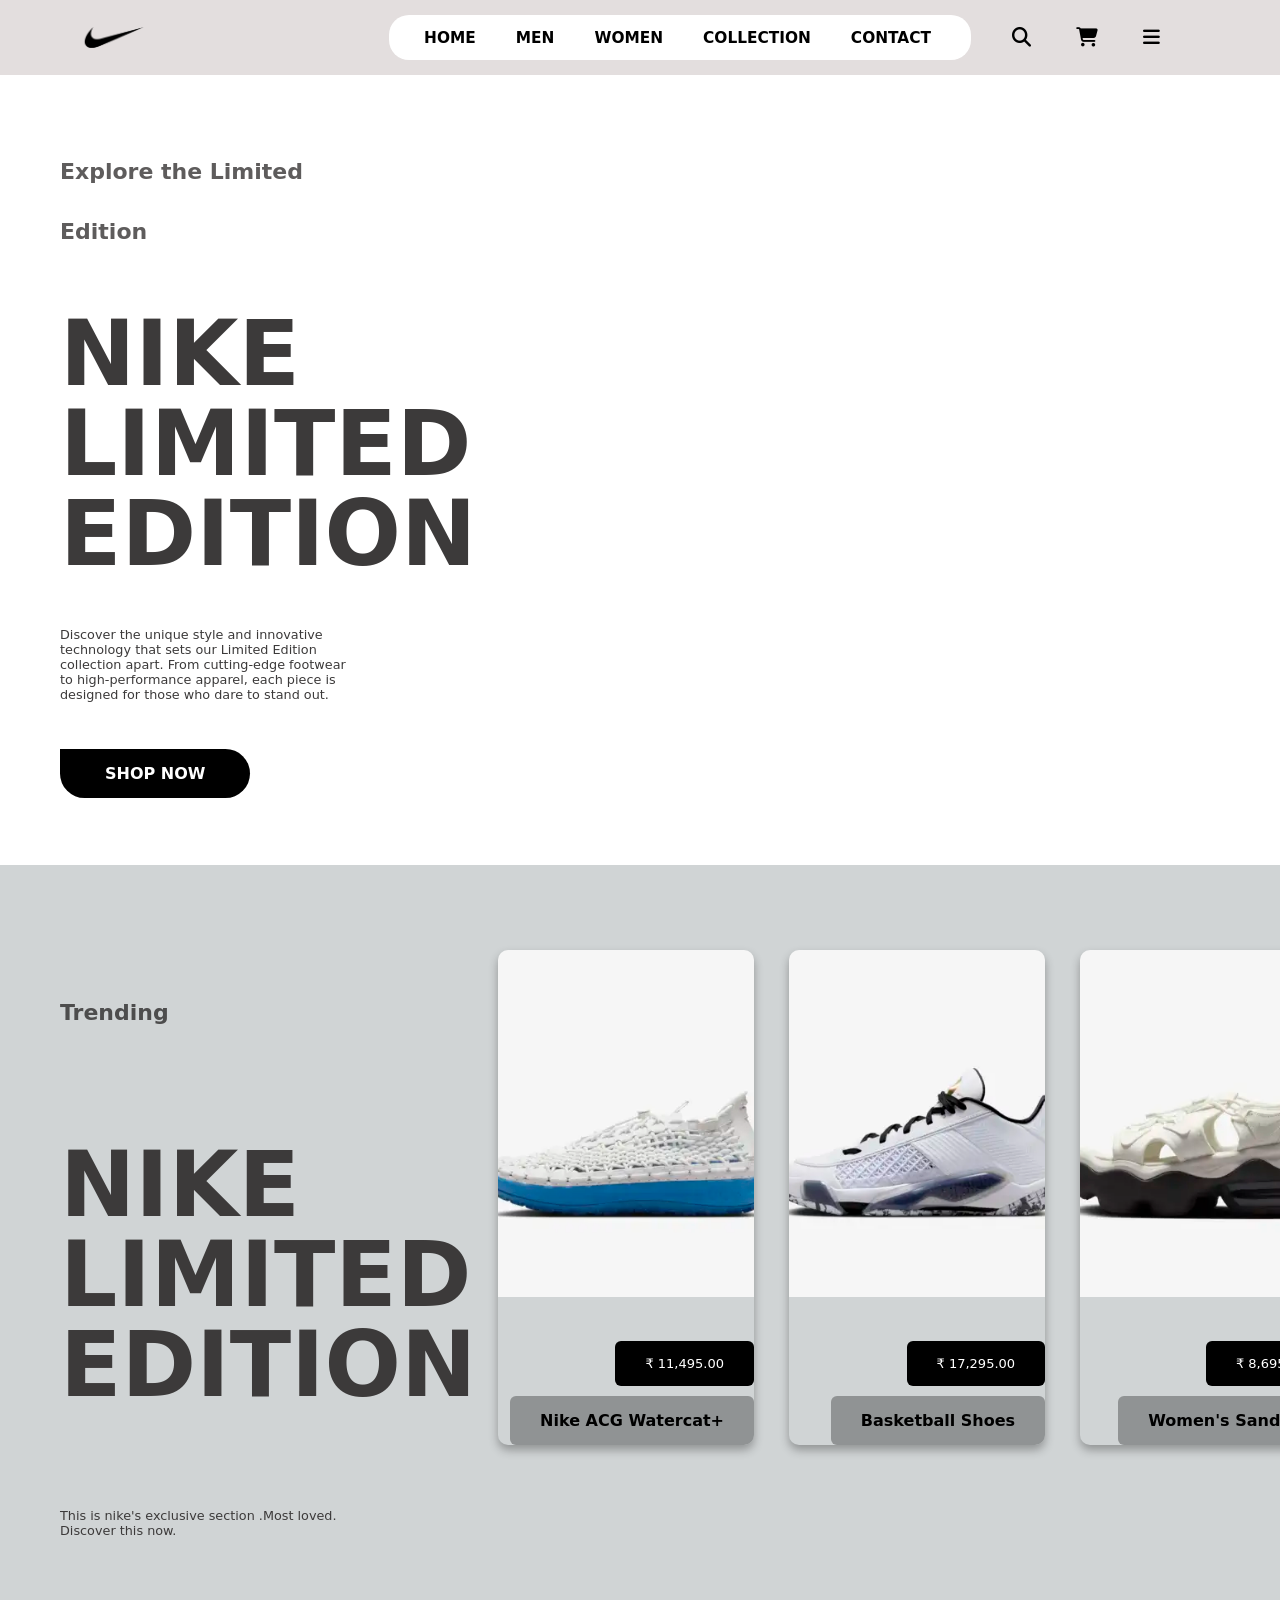
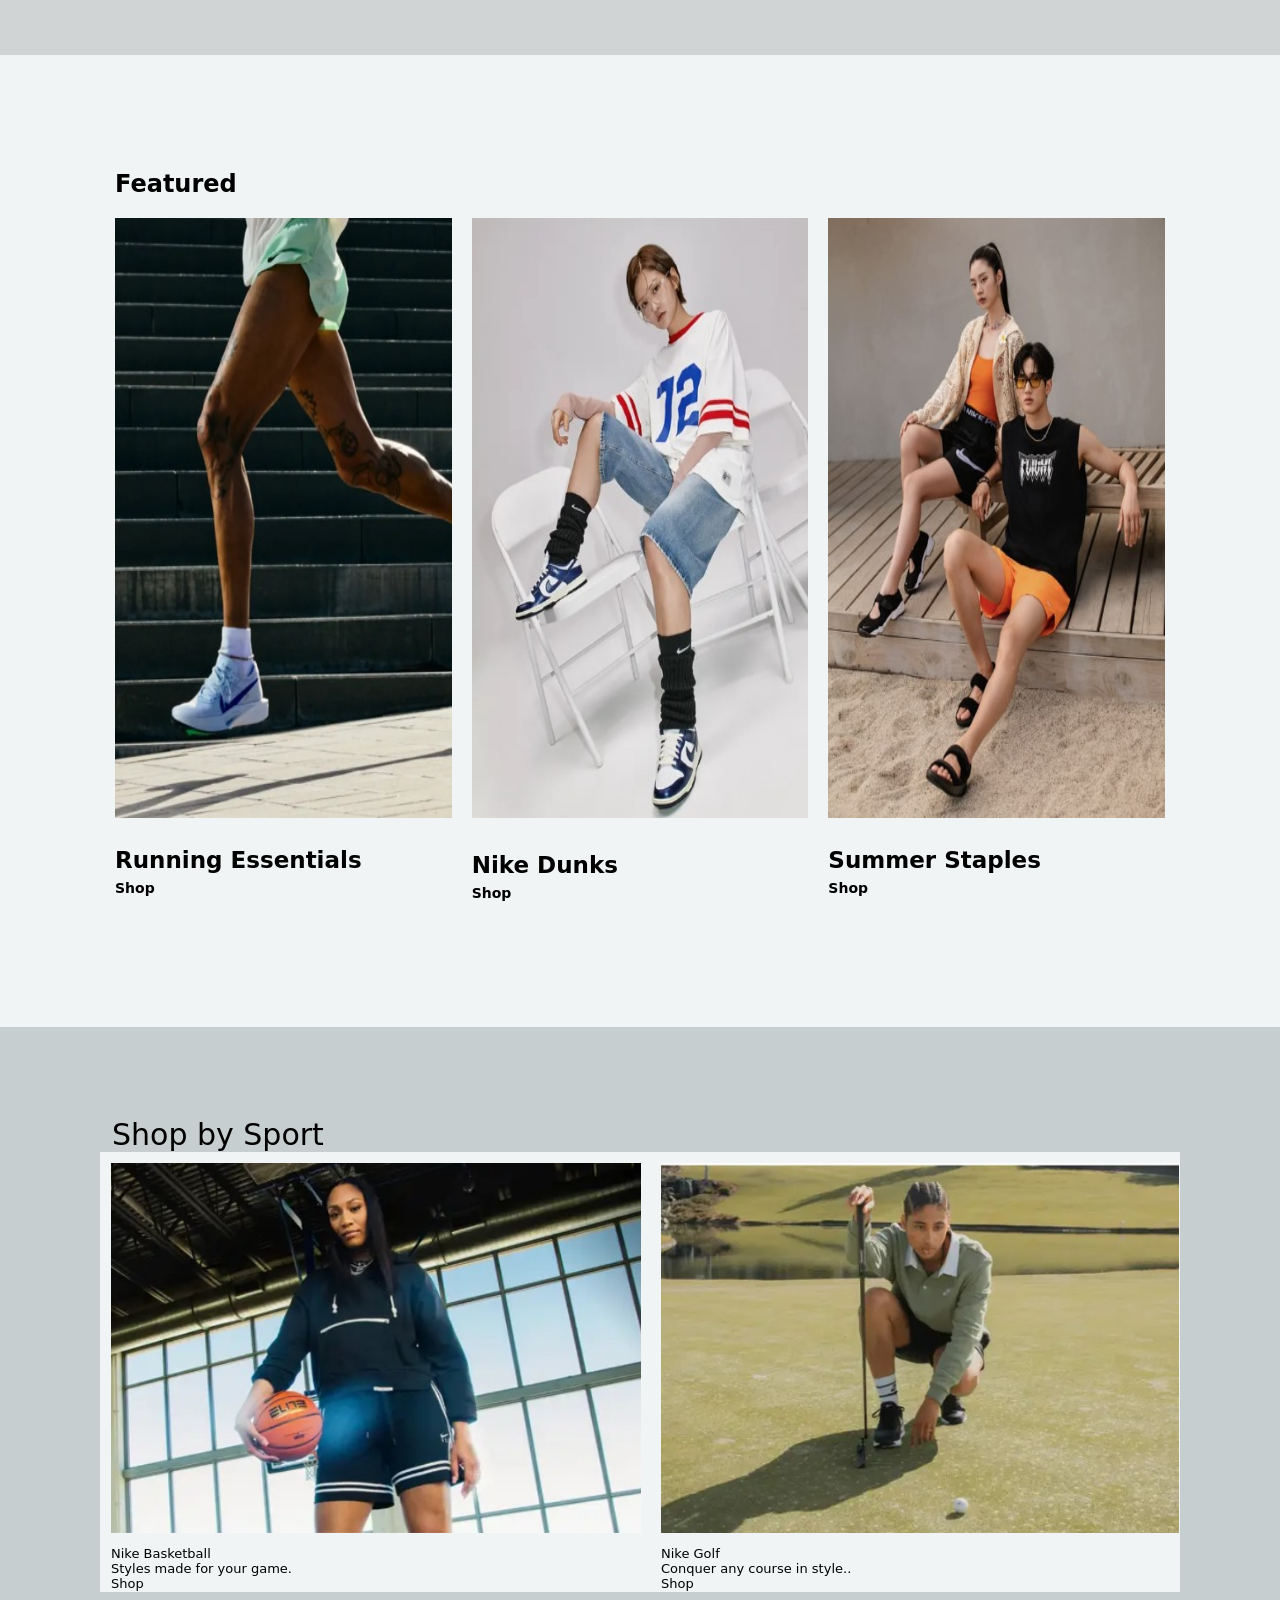
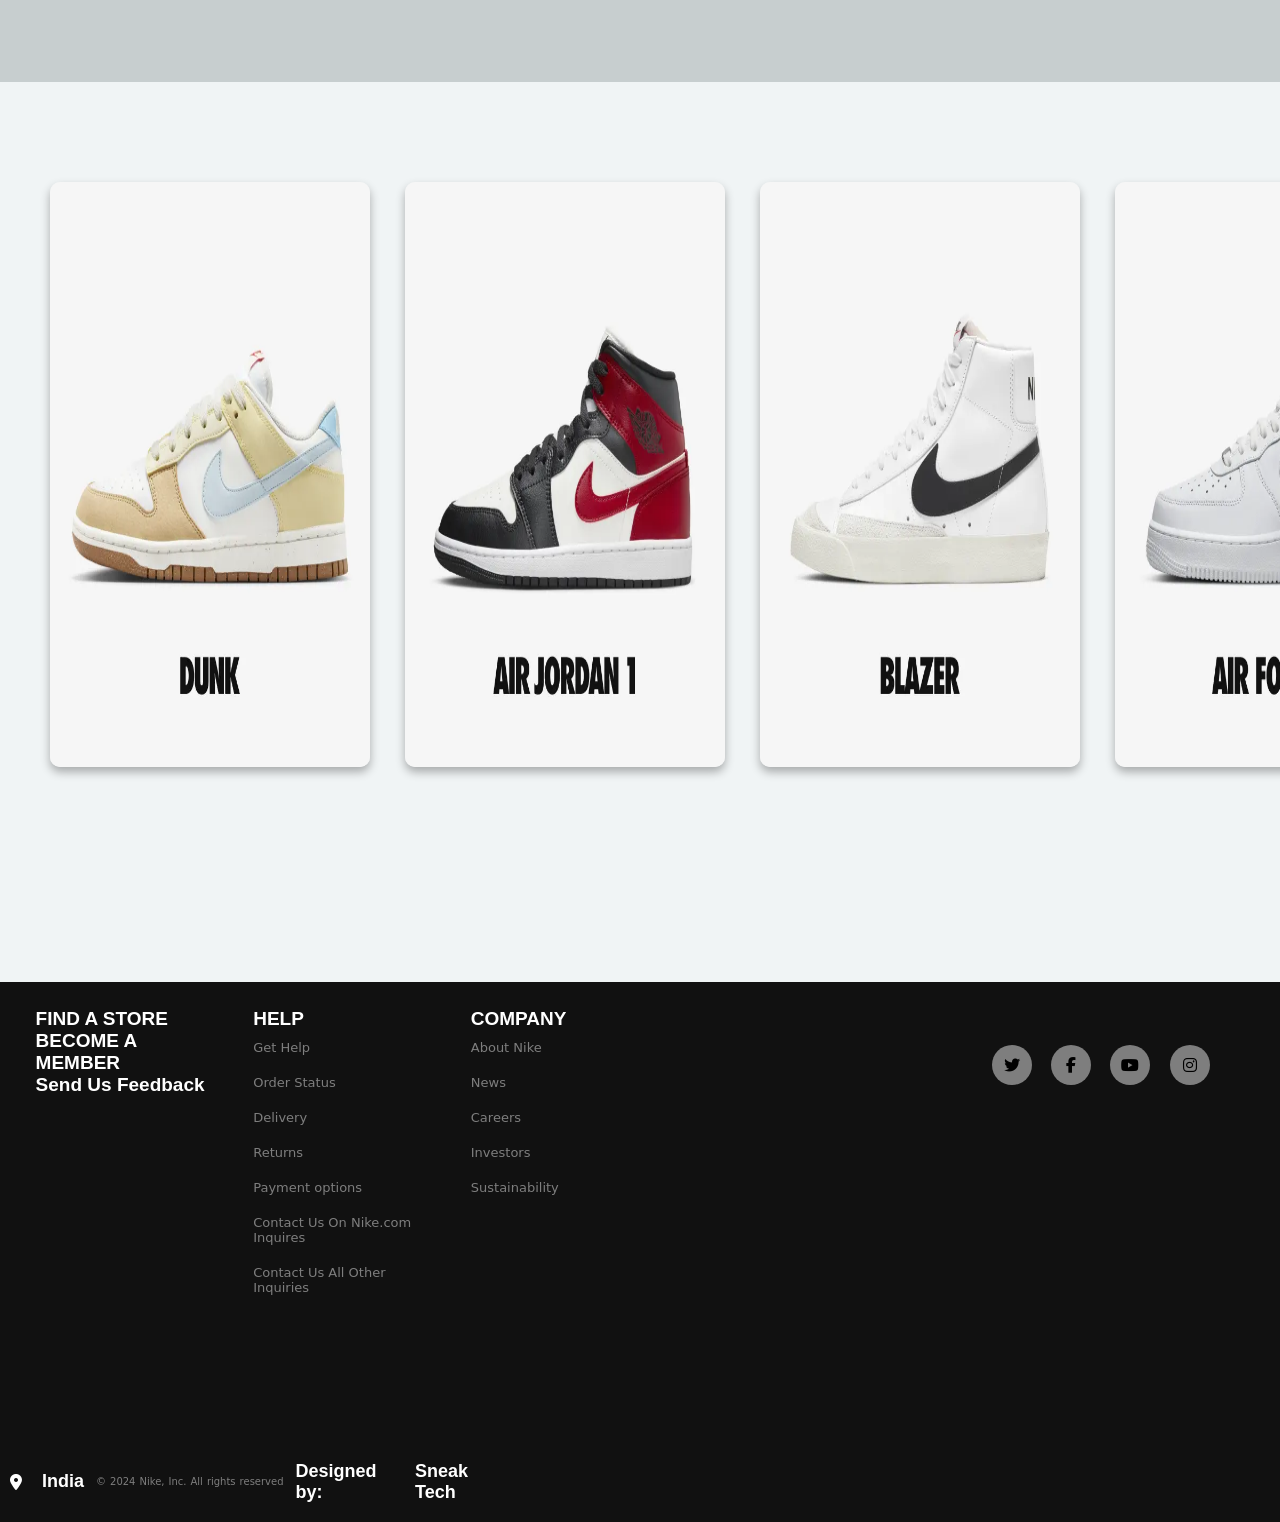
==== commit bee41fde: "name changed" ====
--- a/index.html
+++ b/index.html
@@ -5,7 +5,7 @@
     <meta name="viewport" content="width=device-width, initial-scale=1.0" />
     <title>Nike</title>
     <link rel="icon" href="./assets/icon.png" />
-    <link rel="stylesheet" href="./style.css" />
+    <link rel="stylesheet" href="./style (1).css" />
     <link
       rel="stylesheet"
       href="https://cdnjs.cloudflare.com/ajax/libs/font-awesome/6.5.2/css/all.min.css"
@@ -127,27 +127,27 @@
             </div>
         </div>
     </section>
-    <div style="font-size: large; background-color:  #d0d0d0; padding-left: 100px; padding-right: 100px;padding-top: 90px;padding-bottom: 90px;">
+    <div style="font-size: large; background-color:  #c7cecf; padding-left: 100px; padding-right: 100px;padding-top: 90px;padding-bottom: 90px;">
       <div style="padding-left: 12px;font-size: 30px;">Shop by Sport</div>
       <div class="scroll-container" >
           <div style="font-size: small;">
              <div><img src="./WhatsApp Image 2024-07-02 at 10.44.17 AM (3).jpeg" alt="" style="padding :10px; ">  </div>
             <div style="padding-left: 10px;">
-              <h3>Nike Basketball</h3>
+              Nike Basketball <br>
                Styles made for your game.<br>
               Shop
             </div>
           </div>
           <div style="font-size: small;">
-            <div><img src="./WhatsApp Image 2024-07-02 at 10.44.17 AM (2).jpeg" alt="" style="padding :10px; ">  </div>
+            <div><img src="./nike_golf.jpeg" alt="" style="padding :10px; ">  </div>
            <div style="padding-left: 10px;">
-             <h3>Nike Golf</h3>
+             Nike Golf<br>
              Conquer any course in style..<br>
              Shop
            </div>
          </div>
          <div style="font-size: small;">
-          <div><img src="./WhatsApp Image 2024-07-02 at 10.44.16 AM (2).jpeg" alt="" style="padding :10px; ">  </div>
+          <div><img src="./nike_trails.jpeg" alt="" style="padding :10px; ">  </div>
          <div style="padding-left: 10px;">
            Nike Trail <br>
            Basketball Styles made for your game.<br>
@@ -155,7 +155,7 @@
          </div>
        </div>
        <div style="font-size: small;">
-        <div><img src="./WhatsApp Image 2024-07-02 at 10.44.16 AM (1).jpeg" alt="" style="padding :10px; ">  </div>
+        <div><img src="./nike_tennis.jpeg" alt="" style="padding :10px; ">  </div>
        <div style="padding-left: 10px;">
          Nike Tennis<br>
          Serve up in Style.<br>
@@ -163,7 +163,7 @@
        </div>
      </div>
      <div style="font-size: small;">
-      <div><img src="./WhatsApp Image 2024-07-02 at 10.44.17 AM.jpeg" alt="" style="padding :10px; ">  </div>
+      <div><img src="./nike_football.jpeg" alt="" style="padding :10px; ">  </div>
      <div style="padding-left: 10px;">
        Nike Football<br>
        Bring mad style to the pitch with latest gear.<br>
@@ -174,6 +174,7 @@
     </div>
 
     </div>
+
       <div id="hero">
         <div class="shoebox">
           <img src="./nike-just-do-it.jpg" alt="" />
--- a/style (1).css
+++ b/style (1).css
@@ -0,0 +1,1030 @@
+@import url('https://fonts.googleapis.com/css2?family=Oswald:wght@200..700&display=swap');
+
+* {
+    margin: 0;
+    padding: 0;
+    box-sizing: border-box;
+    font-family:system-ui, -apple-system, BlinkMacSystemFont, 'Segoe UI', Roboto, Oxygen, Ubuntu, Cantarell, 'Open Sans', 'Helvetica Neue', sans-serif;
+    /* font-family: 'Franklin Gothic Medium', 'Arial Narrow', Arial, sans-serif; */
+}
+
+html,
+body {
+    width: 100%;
+    height: 100%;
+}
+
+
+.scroll-container {
+    display: flex;
+    overflow-x: auto;
+    white-space: nowrap;
+    padding: 0px;
+    background-color:  #f0f4f5;
+    border: 1px solid  #f0f4f5;
+}
+
+.scroll-container img {
+    display: inline-block;
+    width: 550px;
+    height: 390px;
+    object-fit: cover;
+    margin-right: 16px;
+}
+
+.scroll-container img:last-child {
+    margin-right: 0;
+}
+.featured-section {
+    padding: 115px;
+    font-style: normal;
+    background-color: #f0f4f5;
+    
+}
+
+.featured-section h2 {
+    text-align: left;
+    margin-bottom: 20px;
+    
+}
+
+.featured-items {
+    display: flex;
+    gap: 20px;
+}
+
+.featured-item {
+    flex: 1;
+    overflow: hidden;
+    text-align: left;
+}
+
+.featured-item img {
+    width: 100%;
+    height: 600px;
+    display: block;
+}
+
+.featured-info {
+    padding: 10px 0;
+    
+}
+
+.featured-info h3 {
+    margin: 0 0 5px 0;
+    font-size: 23px;
+}
+
+.featured-info p {
+    margin: 0 0 5px 0;
+    font-size: 16px;
+}
+
+.featured-info a {
+    text-decoration: none;
+    color: black;
+    font-weight: bold;
+    font-size: 14px;
+}
+
+
+#bg_video {
+    position: fixed;
+    top: 0px;
+    left: 480px;
+    width: 100%;
+    height: 100vh;
+    z-index: -1;
+}
+
+#bg_video video {
+    width: 70%;
+    height: 100vh;
+    object-fit: cover;
+
+}
+
+#main {
+    width: 100%;
+    height: 100%;
+    /* background-color: #D0D4D5; */
+    position: relative;
+}
+
+#nav {
+    width: 100%;
+    height: 75px;
+    display: flex;
+    padding: 0 80px;
+    align-items: center;
+
+    justify-content: space-between;
+    background-color:#e3dede;
+}
+
+#nav img {
+    height: 4vw;
+    margin-right: 200px;
+}
+
+#nav-prt1 {
+    
+    display: flex;
+    align-items: center;
+    justify-content: center;
+    padding-left: 35px;
+    height: 45px;
+    border-radius: 20px;
+    background-color: rgb(255, 255, 255);
+}
+
+
+
+#nav-prt1 p {
+    margin-right: 40px;
+    font-size: 1.2vw;
+    text-transform: uppercase;
+    font-weight: 600;
+
+}
+
+#nav-prt2 i {
+    margin-right: 40px;
+    font-size: 1.5vw;
+    cursor: pointer;
+}
+
+#content {
+    width: 100%;
+    height: calc(100vh - 110px);
+    display: flex;
+    position: relative;
+    /* justify-content: flex-end; */
+    /* padding-left: 150px; */
+    /* background-color: rgb(37, 36, 36); */
+    z-index: -100;
+
+
+}
+
+#more_content {
+    width: 100%;
+    height: calc(100vh - 110px);
+    display: flex;
+    position: relative;
+    background-color: #D0D4D5;
+}
+
+#left {
+    width: 35%;
+    height: 100%;
+    padding: 20px 60px;
+    display: flex;
+    align-items: start;
+    justify-content: space-evenly;
+    flex-direction: column;
+    color: rgb(60, 58, 58)
+
+}
+
+#left h5 {
+    font-size: 22px;
+    line-height: 60px;
+    color: #050202a4;
+}
+
+#left h1 {
+    font-size: 90px;
+    line-height: 90px;
+    text-transform: uppercase;
+}
+
+#left p {
+    font-size: 1vw;
+    width: 90%;
+}
+
+#left button {
+    background-color: #000;
+    color: #fff;
+    font-size: 16px;
+    font-weight: 600;
+    padding: 15px 45px;
+    border-radius: 50px;
+    border-top-left-radius: 0px;
+    text-transform: uppercase;
+    outline: none;
+    border: none;
+    cursor: pointer;
+}
+
+#right {
+    width: 65%;
+    height: 100%;
+    position: relative;
+    padding: 85px 50px;
+    white-space: nowrap;
+    overflow-x: auto;
+}
+
+#right::-webkit-scrollbar {
+    display: none;
+}
+
+.elem {
+    width: 20vw;
+    height: 55vh;
+    position: relative;
+    box-shadow: 0 5px 10px rgb(0, 0, 0, 0.3);
+    border-radius: 10px;
+    margin-right: 30px;
+    display: inline-block;
+    overflow: hidden;
+}
+
+.elem img {
+    width: 100%;
+    height: 70%;
+    top: 0%;
+    object-fit: cover;
+    position: absolute;
+
+}
+
+.elem h4 {
+    position: absolute;
+    bottom: 0;
+    right: 0;
+    background-color: #909394;
+    padding: 15px 30px;
+    border-radius: 6px;
+}
+
+.elem h5 {
+    position: absolute;
+    bottom: 12%;
+    right: 0;
+    background-color: #000000;
+    color: #fff;
+    font-weight: 500;
+    font-size: 13px;
+    padding: 15px 30px;
+    border-radius: 6px;
+}
+
+#hero {
+    width: 100%;
+    height: 100vh;
+    position: relative;
+    padding: 100px 50px;
+    white-space: nowrap;
+    overflow-x: auto;
+    background-color: #f0f4f5;
+}
+
+#hero::-webkit-scrollbar {
+    display: none;
+}
+
+.shoebox {
+    width: 25vw;
+    height: 65vh;
+    position: relative;
+    box-shadow: 0 5px 10px rgb(0, 0, 0, 0.3);
+    border-radius: 10px;
+    margin-right: 30px;
+    display: inline-block;
+    overflow: hidden;
+}
+
+.shoebox img {
+    width: 100%;
+    height: 100%;
+}
+
+footer {
+    width: 100%;
+    height: 60vh;
+    background-color: #111111;
+}
+
+#foot1 {
+    width: 100%;
+    height: 85%;
+    display: flex;
+}
+
+.footbox {
+    width: 15%;
+    height: 90%;
+    margin-top: 2%;
+    margin-left: 2%;
+}
+
+.footbox h2 {
+    padding: 0px 10px;
+    font-size: 19px;
+    color: #ffffff;
+    font-weight: bolder;
+    font-family:'Franklin Gothic Medium', 'Arial Narrow', Arial, sans-serif;
+}
+
+.footbox p {
+    padding: 10px 10px 10px;
+    font-size: 13px;
+    color: #7e7e7e;
+}
+
+#footLink {
+    width: 20%;
+    height: 25%;
+    margin-top: 2%;
+    margin-left: 25%;
+    display: flex;
+    align-items: center;
+    justify-content: space-evenly;
+}
+
+#footLink i {
+    width: 40px;
+    height: 40px;
+    display: flex;
+    align-items: center;
+    justify-content: center;
+    border-radius: 100%;
+    background-color: #7e7e7e;
+    transition: all 0.1s;
+    cursor: pointer;
+}
+
+#footLink i:hover {
+    background-color: #ffffff;
+}
+
+#foot2 {
+    width: 100%;
+    height: 15%;
+    display: flex;
+}
+
+#footleft {
+    width: 40%;
+    height: 100%;
+    display: flex;
+    align-items: center;
+    justify-content: center;
+}
+
+#footleft i {
+    color: #ffffff;
+    padding: 0px 10px;
+}
+
+#footleft h2 {
+    font-size: 18px;
+    color: #ffffff;
+    padding: 0px 10px;
+    font-family:'Franklin Gothic Medium', 'Arial Narrow', Arial, sans-serif;
+}
+
+#footleft p {
+    font-size: 10px;
+    padding: 0px 2px;
+    color: #7e7e7e;
+}
+
+.footp:hover {
+    color: #ffffff;
+}
+
+#menuDiv {
+    width: 60%;
+    height: 100vh;
+    position: fixed;
+    top: 0;
+    left: 0;
+    backdrop-filter: blur(10px);
+    background-color: #d0d4d545;
+    box-shadow: 5px 0px 50px black;
+    display: none;
+    animation: menu 0.2s;
+}
+
+#menuDiv-box {
+    width: 40%;
+    height: 70%;
+    position: absolute;
+    top: 20%;
+    right: 15%;
+}
+
+#menuDiv-box p {
+    margin-bottom: 7%;
+    font-size: 22px;
+    padding: 25px 30px;
+    cursor: pointer;
+}
+
+#menuDiv-box p:hover {
+    color: #D0D4D5;
+    background-color: #7e7e7e;
+}
+
+#cross {
+    position: absolute;
+    top: 5%;
+    right: 5%;
+    font-size: 2.5vw;
+    cursor: pointer;
+}
+
+@keyframes menu {
+    from {
+        transform: translate(-40%, 0%);
+    }
+
+    to {
+        transform: translate(0%, 0%);
+    }
+}
+
+@media screen and (max-width:999px) {
+    #nav {
+        padding: 0 50px;
+    }
+
+    #nav img {
+        height: 10vw;
+    }
+
+    #nav-prt1 p {
+        display: none;
+    }
+
+    #nav-prt2 i {
+        margin-right: 40px;
+        font-size: 3.5vw;
+    }
+
+    #content {
+        width: 100%;
+        height: calc(100vh - 110px);
+        display: flex;
+        position: relative;
+    }
+
+    #left {
+        width: 40%;
+        height: 100%;
+        padding: 20px 30px;
+        display: flex;
+        align-items: start;
+        justify-content: space-evenly;
+        flex-direction: column;
+    }
+
+    #left h5 {
+        font-size: 20px;
+        line-height: 40px;
+        color: #535353;
+    }
+
+    #left h1 {
+        font-size: 55px;
+        line-height: 50px;
+        text-transform: uppercase;
+    }
+
+    #left p {
+        width: 85%;
+        font-size: 2.5vw;
+    }
+
+    #left button {
+        background-color: #000;
+        color: #fff;
+        font-size: 16px;
+        font-weight: 600;
+        padding: 15px 45px;
+        border-radius: 50px;
+        border-top-left-radius: 0px;
+        text-transform: uppercase;
+        outline: none;
+        border: none;
+        cursor: pointer;
+    }
+
+    #right {
+        width: 60%;
+        height: 100%;
+        position: relative;
+        padding: 120px 50px;
+        white-space: nowrap;
+        overflow-x: auto;
+    }
+
+    #right::-webkit-scrollbar {
+        display: none;
+    }
+
+    .elem {
+        width: 35vw;
+        height: 55vh;
+        position: relative;
+        box-shadow: 0 5px 10px rgb(0, 0, 0, 0.3);
+        border-radius: 10px;
+        margin-right: 30px;
+        display: inline-block;
+        overflow: hidden;
+    }
+
+    .elem img {
+        width: 100%;
+        height: 70%;
+        top: 0%;
+        object-fit: cover;
+        position: absolute;
+
+    }
+
+    .elem h4 {
+        position: absolute;
+        bottom: 0;
+        right: 0;
+        background-color: #909394;
+        padding: 20px 35px;
+        border-radius: 6px;
+    }
+
+    .elem h5 {
+        position: absolute;
+        bottom: 12.5%;
+        right: 0;
+        background-color: #000000;
+        color: #fff;
+        font-weight: 500;
+        font-size: 13px;
+        padding: 20px 35px;
+        border-radius: 6px;
+    }
+
+    #hero {
+        width: 100%;
+        height: 100vh;
+        position: relative;
+        padding: 100px 50px;
+        white-space: nowrap;
+        overflow-x: auto;
+        background-color: #D0D4D5;
+    }
+
+    #hero::-webkit-scrollbar {
+        display: none;
+    }
+
+    .shoebox {
+        width: 45vw;
+        height: 60vh;
+        position: relative;
+        box-shadow: 0 5px 10px rgb(0, 0, 0, 0.3);
+        border-radius: 10px;
+        margin-right: 30px;
+        display: inline-block;
+        overflow: hidden;
+    }
+
+    .shoebox img {
+        width: 100%;
+        height: 100%;
+    }
+
+    footer {
+        width: 100%;
+        height: 60vh;
+        background-color: #111111;
+    }
+
+    #foot1 {
+        width: 100%;
+        height: 85%;
+        display: flex;
+    }
+
+    .footbox {
+        width: 15%;
+        height: 90%;
+        margin-top: 2%;
+        margin-left: 2%;
+    }
+
+    .footbox h2 {
+        padding: 0px 10px;
+        font-size: 18px;
+        color: #ffffff;
+        font-family: "Oswald", sans-serif;
+    }
+
+    .footbox p {
+        padding: 10px 10px 10px;
+        font-size: 13px;
+        color: #7e7e7e;
+    }
+
+    #footLink {
+        width: 20%;
+        height: 25%;
+        margin-top: 2%;
+        margin-left: 25%;
+        display: flex;
+        align-items: center;
+        justify-content: space-evenly;
+    }
+
+    #footLink i {
+        width: 40px;
+        height: 40px;
+        display: flex;
+        align-items: center;
+        justify-content: center;
+        border-radius: 100%;
+        background-color: #7e7e7e;
+        transition: all 0.1s;
+        cursor: pointer;
+    }
+
+    #footLink i:hover {
+        background-color: #ffffff;
+    }
+
+    #foot2 {
+        width: 100%;
+        height: 15%;
+        display: flex;
+    }
+
+    #footleft {
+        width: 40%;
+        height: 100%;
+        display: flex;
+        align-items: center;
+        justify-content: center;
+    }
+
+    #footleft i {
+        color: #ffffff;
+        padding: 0px 10px;
+    }
+
+    #footleft h2 {
+        font-size: 18px;
+        color: #ffffff;
+        padding: 0px 10px;
+        font-family: "Oswald", sans-serif;
+    }
+
+    #footleft p {
+        font-size: 10px;
+        padding: 0px 2px;
+        color: #7e7e7e;
+    }
+
+    .footp:hover {
+        color: #ffffff;
+    }
+
+    #menuDiv {
+        width: 60%;
+        height: 100vh;
+        position: fixed;
+        top: 0;
+        left: 0;
+        backdrop-filter: blur(10px);
+        background-color: #d0d4d545;
+        box-shadow: 5px 0px 50px black;
+        display: none;
+        animation: menu 0.2s;
+    }
+
+    #menuDiv-box {
+        width: 40%;
+        height: 70%;
+        position: absolute;
+        top: 20%;
+        right: 15%;
+    }
+
+    #menuDiv-box p {
+        margin-bottom: 7%;
+        font-size: 22px;
+        padding: 25px 30px;
+        cursor: pointer;
+    }
+
+    #menuDiv-box p:hover {
+        color: #D0D4D5;
+        background-color: #7e7e7e;
+    }
+
+    #cross {
+        position: absolute;
+        top: 5%;
+        right: 5%;
+        font-size: 2.5vw;
+        cursor: pointer;
+    }
+}
+
+@media screen and (max-width:679px) {
+    #nav {
+        padding: 0 50px;
+    }
+
+    #nav img {
+        height: 10vw;
+    }
+
+    #nav-prt1 p {
+        display: none;
+    }
+
+    #nav-prt2 {
+        width: 60%;
+        height: 100%;
+        display: flex;
+        align-items: center;
+        justify-content: space-evenly;
+    }
+
+    #nav-prt2 i {
+        margin-right: 40px;
+        font-size: 5vw;
+    }
+
+    #content {
+        width: 100%;
+        height: calc(100vh - 110px);
+        display: flex;
+        position: relative;
+    }
+
+    #left {
+        width: 40%;
+        height: 100%;
+        padding: 10px 5px;
+        display: flex;
+        align-items: start;
+        justify-content: space-evenly;
+        flex-direction: column;
+    }
+
+    #left h5 {
+        font-size: 20px;
+        line-height: 40px;
+        color: #535353;
+    }
+
+    #left h1 {
+        font-size: 55px;
+        line-height: 50px;
+        text-transform: uppercase;
+    }
+
+    #left p {
+        width: 85%;
+        font-size: 2.5vw;
+    }
+
+    #left button {
+        background-color: #000;
+        color: #fff;
+        font-size: 16px;
+        font-weight: 600;
+        padding: 15px 45px;
+        border-radius: 50px;
+        border-top-left-radius: 0px;
+        text-transform: uppercase;
+        outline: none;
+        border: none;
+        cursor: pointer;
+    }
+
+    #right {
+        width: 60%;
+        height: 100%;
+        position: relative;
+        padding: 300px 50px;
+        white-space: nowrap;
+        overflow-x: auto;
+    }
+
+    #right::-webkit-scrollbar {
+        display: none;
+    }
+
+    .elem {
+        width: 35vw;
+        height: 35vh;
+        position: relative;
+        box-shadow: 0 5px 10px rgb(0, 0, 0, 0.3);
+        border-radius: 10px;
+        margin-right: 30px;
+        display: inline-block;
+        overflow: hidden;
+    }
+
+    .elem img {
+        width: 100%;
+        height: 70%;
+        top: 0%;
+        object-fit: cover;
+        position: absolute;
+
+    }
+
+    .elem h4 {
+        position: absolute;
+        bottom: 0;
+        right: 0;
+        background-color: #909394;
+        padding: 10px 10px;
+        border-radius: 6px;
+    }
+
+    .elem h5 {
+        position: absolute;
+        bottom: 9%;
+        right: 0;
+        background-color: #000000;
+        color: #fff;
+        font-weight: 500;
+        font-size: 13px;
+        padding: 10px 10px;
+        border-radius: 6px;
+    }
+
+    #hero {
+        width: 100%;
+        height: 100vh;
+        position: relative;
+        padding: 250px 50px;
+        white-space: nowrap;
+        overflow-x: auto;
+        background-color: #D0D4D5;
+    }
+
+    #hero::-webkit-scrollbar {
+        display: none;
+    }
+
+    .shoebox {
+        width: 70vw;
+        height: 50vh;
+        position: relative;
+        box-shadow: 0 5px 10px rgb(0, 0, 0, 0.3);
+        border-radius: 10px;
+        margin-right: 30px;
+        display: inline-block;
+        overflow: hidden;
+    }
+
+    .shoebox img {
+        width: 100%;
+        height: 100%;
+    }
+
+    footer {
+        width: 100%;
+        height: 60vh;
+        background-color: #111111;
+    }
+
+    #foot1 {
+        width: 100%;
+        height: 85%;
+        display: flex;
+    }
+
+    .footbox {
+        width: 15%;
+        height: 90%;
+        margin-top: 2%;
+        margin-left: 2%;
+    }
+
+    .footbox h2 {
+        padding: 0px 10px;
+        font-size: 18px;
+        color: #ffffff;
+        font-family: "Oswald", sans-serif;
+    }
+
+    .footbox p {
+        padding: 10px 10px 10px;
+        font-size: 13px;
+        color: #7e7e7e;
+    }
+
+    #footLink {
+        width: 15%;
+        height: 50%;
+        margin-top: 2%;
+        margin-left: 25%;
+        display: flex;
+        flex-direction: column;
+        align-items: center;
+        justify-content: space-evenly;
+    }
+
+    #footLink i {
+        width: 40px;
+        height: 40px;
+        display: flex;
+        align-items: center;
+        justify-content: center;
+        border-radius: 100%;
+        background-color: #7e7e7e;
+        transition: all 0.1s;
+        cursor: pointer;
+    }
+
+    #footLink i:hover {
+        background-color: #ffffff;
+    }
+
+    #foot2 {
+        width: 100%;
+        height: 15%;
+        display: flex;
+    }
+
+    #footleft {
+        width: 40%;
+        height: 100%;
+        display: flex;
+        align-items: center;
+        justify-content: center;
+    }
+
+    #footleft i {
+        color: #ffffff;
+        padding: 0px 10px;
+    }
+
+    #footleft h2 {
+        font-size: 18px;
+        color: #ffffff;
+        padding: 0px 10px;
+        font-family: "Oswald", sans-serif;
+    }
+
+    #footleft p {
+        font-size: 10px;
+        padding: 0px 2px;
+        color: #7e7e7e;
+    }
+
+    .footp:hover {
+        color: #ffffff;
+    }
+
+    #menuDiv {
+        width: 80%;
+        height: 100vh;
+        position: fixed;
+        top: 0;
+        left: 0;
+        backdrop-filter: blur(10px);
+        background-color: #d0d4d545;
+        box-shadow: 5px 0px 50px black;
+        display: none;
+        animation: menu 0.2s;
+    }
+
+    #menuDiv-box {
+        width: 60%;
+        height: 70%;
+        position: absolute;
+        top: 20%;
+        right: 25%;
+    }
+
+    #menuDiv-box p {
+        margin-bottom: 7%;
+        font-size: 22px;
+        padding: 25px 30px;
+        cursor: pointer;
+    }
+
+    #menuDiv-box p:hover {
+        color: #D0D4D5;
+        background-color: #7e7e7e;
+    }
+
+    #cross {
+        position: absolute;
+        top: 3%;
+        right: 10%;
+        font-size: 5.5vw;
+        cursor: pointer;
+    }
+}
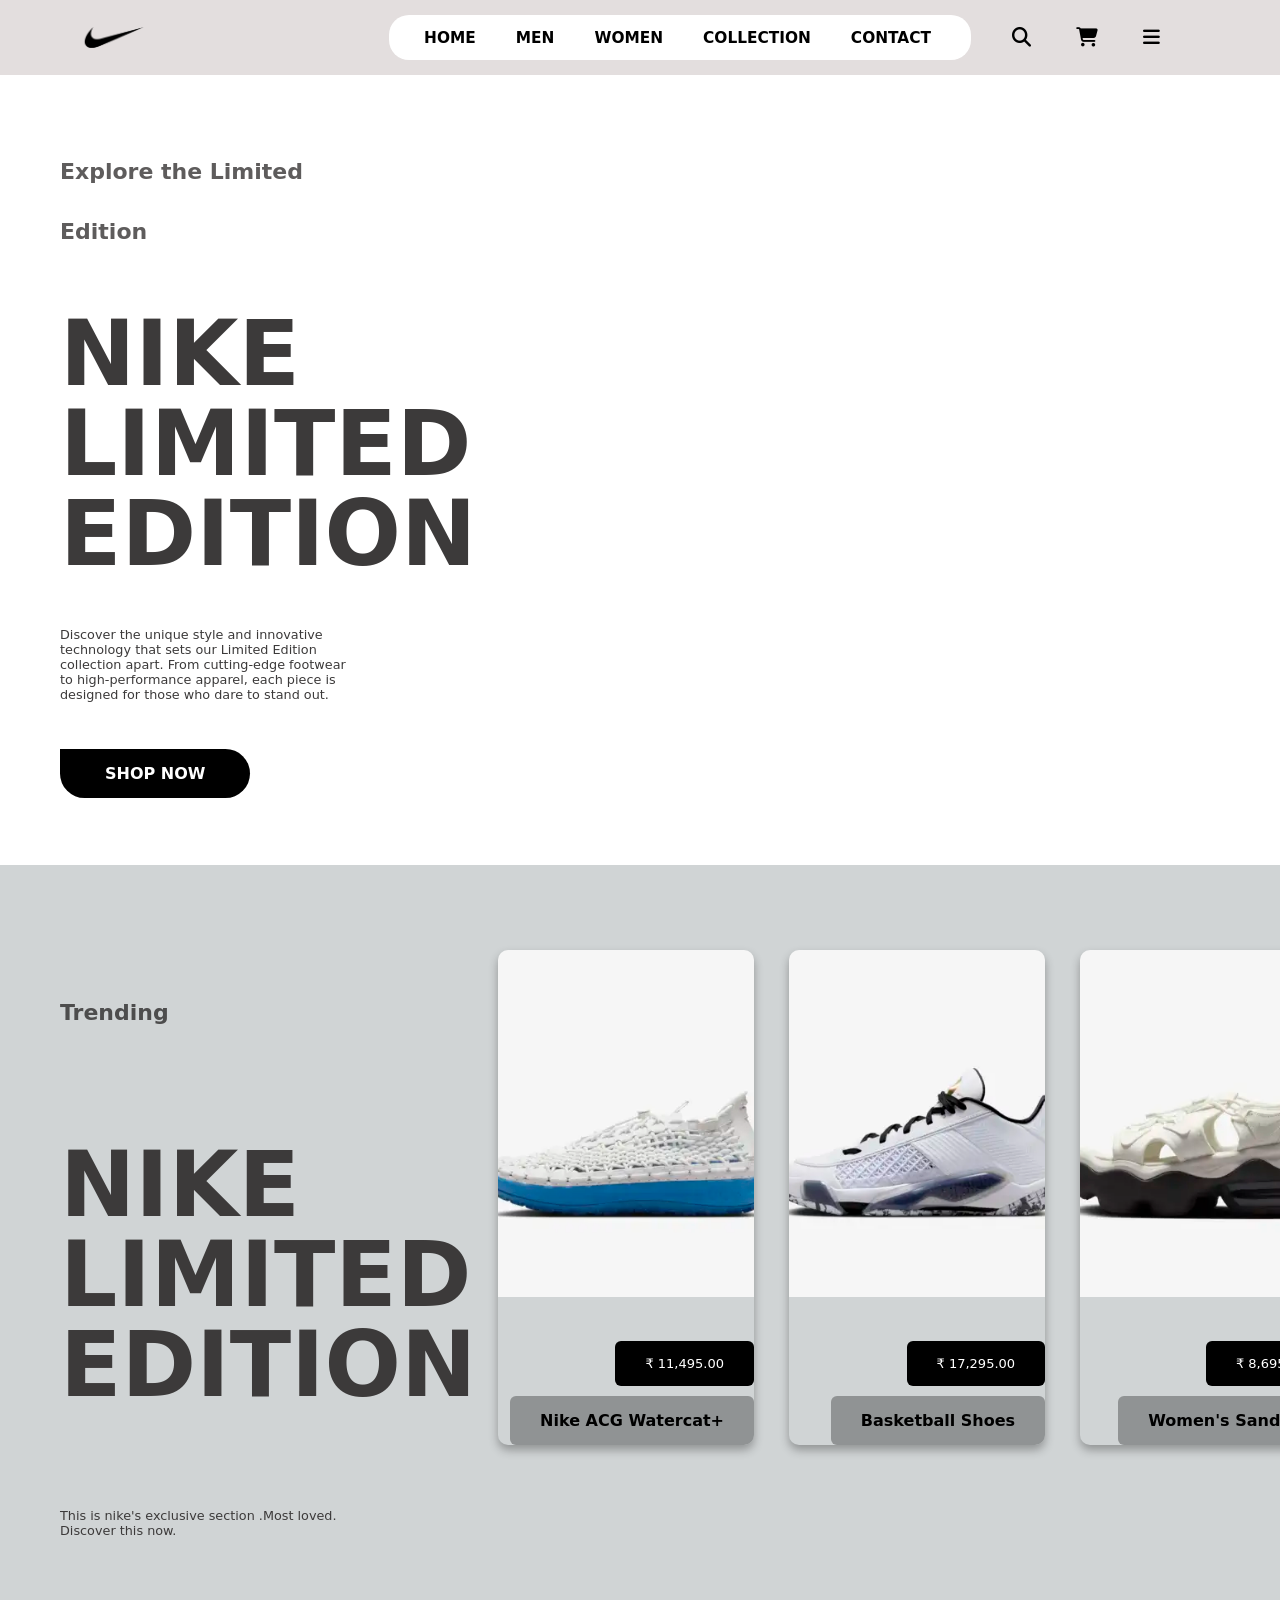
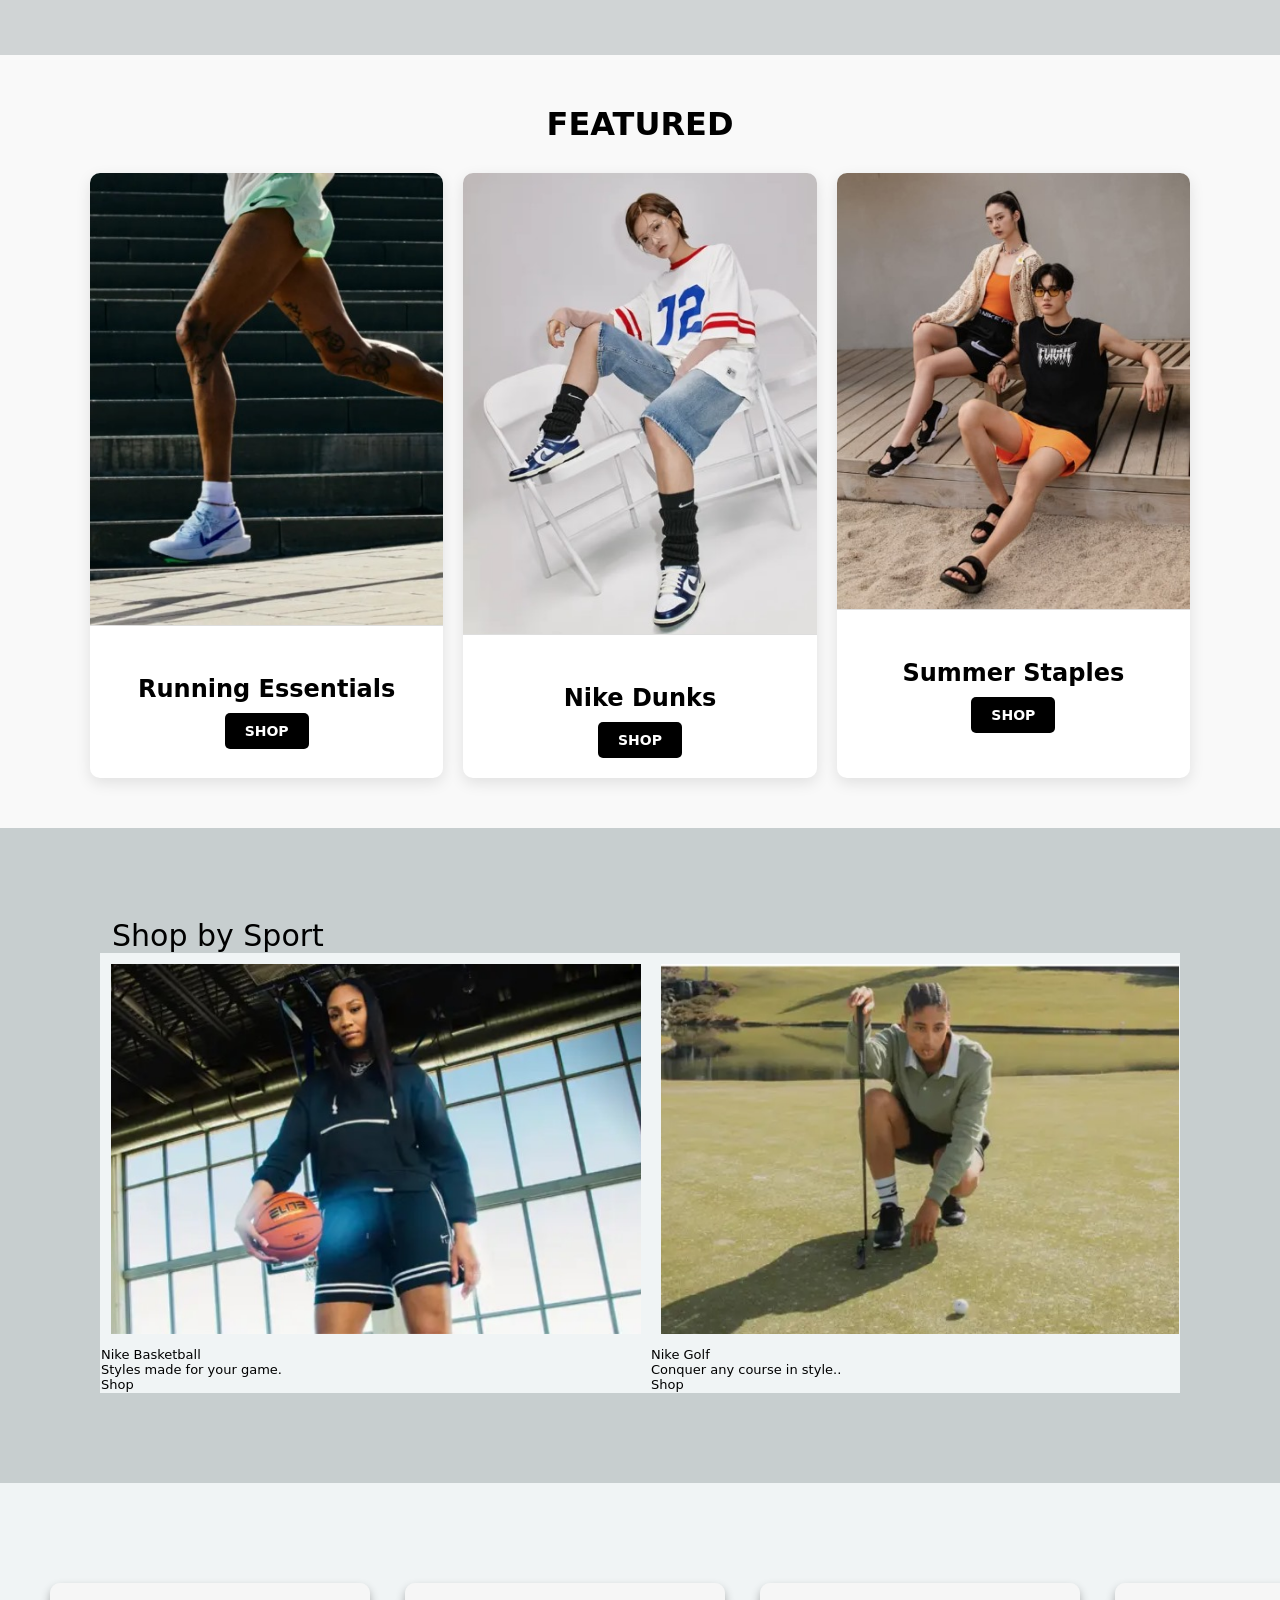
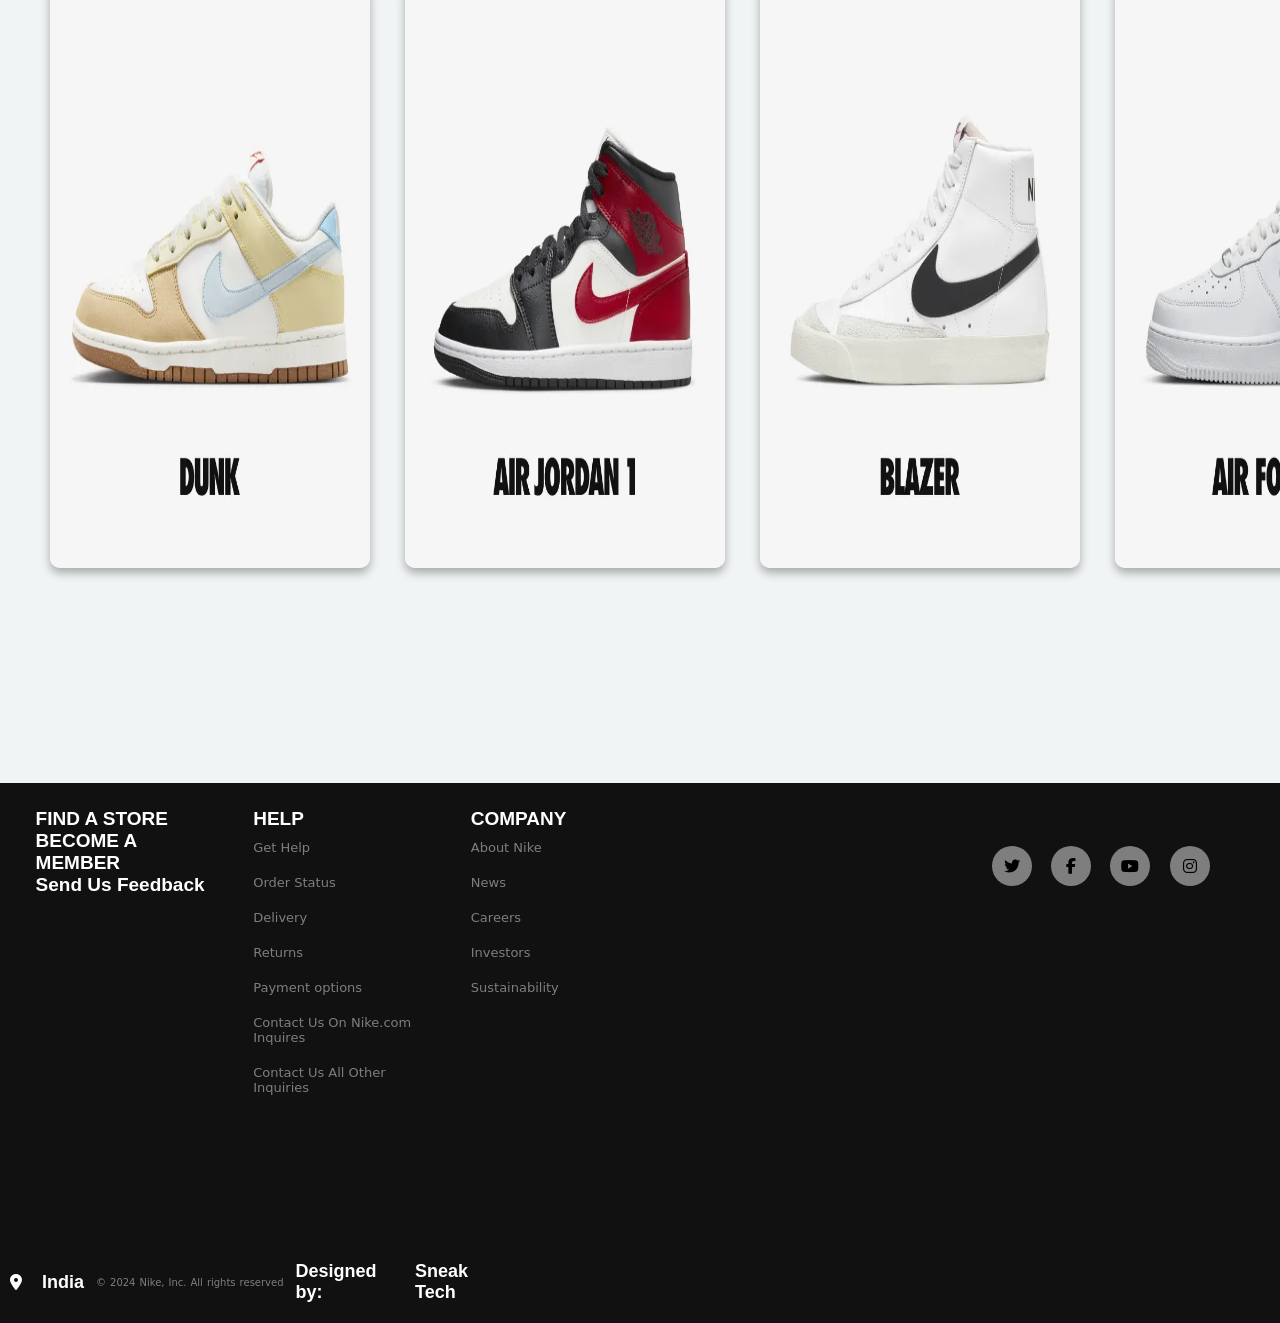
==== commit 9c509bcc: "made  2 sections" ====
--- a/index.html
+++ b/index.html
@@ -5,7 +5,7 @@
     <meta name="viewport" content="width=device-width, initial-scale=1.0" />
     <title>Nike</title>
     <link rel="icon" href="./assets/icon.png" />
-    <link rel="stylesheet" href="./style (1).css" />
+    <link rel="stylesheet" href="./style.css" />
     <link
       rel="stylesheet"
       href="https://cdnjs.cloudflare.com/ajax/libs/font-awesome/6.5.2/css/all.min.css"
@@ -127,44 +127,44 @@
             </div>
         </div>
     </section>
-    <div style="font-size: large; background-color:  #c7cecf; padding-left: 100px; padding-right: 100px;padding-top: 90px;padding-bottom: 90px;">
-      <div style="padding-left: 12px;font-size: 30px;">Shop by Sport</div>
+    <div id="shop_by_sport">
+      <div class="sbp">Shop by Sport</div>
       <div class="scroll-container" >
           <div style="font-size: small;">
-             <div><img src="./WhatsApp Image 2024-07-02 at 10.44.17 AM (3).jpeg" alt="" style="padding :10px; ">  </div>
-            <div style="padding-left: 10px;">
+             <div><img src="./WhatsApp Image 2024-07-02 at 10.44.17 AM (3).jpeg" alt="">  </div>
+            <div>
               Nike Basketball <br>
                Styles made for your game.<br>
               Shop
             </div>
           </div>
           <div style="font-size: small;">
-            <div><img src="./nike_golf.jpeg" alt="" style="padding :10px; ">  </div>
-           <div style="padding-left: 10px;">
+            <div><img src="./nike_golf.jpeg" alt="" >  </div>
+           <div >
              Nike Golf<br>
              Conquer any course in style..<br>
              Shop
            </div>
          </div>
          <div style="font-size: small;">
-          <div><img src="./nike_trails.jpeg" alt="" style="padding :10px; ">  </div>
-         <div style="padding-left: 10px;">
+          <div><img src="./nike_trails.jpeg" alt="">  </div>
+         <div >
            Nike Trail <br>
            Basketball Styles made for your game.<br>
            Shop
          </div>
        </div>
        <div style="font-size: small;">
-        <div><img src="./nike_tennis.jpeg" alt="" style="padding :10px; ">  </div>
-       <div style="padding-left: 10px;">
+        <div><img src="./nike_tennis.jpeg" alt="">  </div>
+       <div >
          Nike Tennis<br>
          Serve up in Style.<br>
          Shop
        </div>
      </div>
      <div style="font-size: small;">
-      <div><img src="./nike_football.jpeg" alt="" style="padding :10px; ">  </div>
-     <div style="padding-left: 10px;">
+      <div><img src="./nike_football.jpeg" alt="">  </div>
+     <div>
        Nike Football<br>
        Bring mad style to the pitch with latest gear.<br>
        Shop
@@ -264,4 +264,4 @@
     <!-- script -->
     <script src="./script.js"></script>
   </body>
-</html>+</html>
--- a/style.css
+++ b/style.css
@@ -0,0 +1,1259 @@
+@import url('https://fonts.googleapis.com/css2?family=Oswald:wght@200..700&display=swap');
+
+* {
+    margin: 0;
+    padding: 0;
+    box-sizing: border-box;
+    font-family: system-ui, -apple-system, BlinkMacSystemFont, 'Segoe UI', Roboto, Oxygen, Ubuntu, Cantarell, 'Open Sans', 'Helvetica Neue', sans-serif;
+    /* font-family: 'Franklin Gothic Medium', 'Arial Narrow', Arial, sans-serif; */
+}
+
+html,
+body {
+    width: 100%;
+    height: 100%;
+}
+
+
+
+#bg_video {
+    position: fixed;
+    top: 0px;
+    left: 480px;
+    width: 100%;
+    height: 100vh;
+    z-index: -1;
+}
+
+#bg_video video {
+    width: 70%;
+    height: 100vh;
+    object-fit: cover;
+
+}
+
+#main {
+    width: 100%;
+    height: 100%;
+    /* background-color: #D0D4D5; */
+    position: relative;
+}
+
+#nav {
+    width: 100%;
+    height: 75px;
+    display: flex;
+    padding: 0 80px;
+    align-items: center;
+
+    justify-content: space-between;
+    background-color: #e3dede;
+}
+
+#nav img {
+    height: 4vw;
+    margin-right: 200px;
+}
+
+#nav-prt1 {
+
+    display: flex;
+    align-items: center;
+    justify-content: center;
+    padding-left: 35px;
+    height: 45px;
+    border-radius: 20px;
+    background-color: rgb(255, 255, 255);
+}
+
+
+
+#nav-prt1 p {
+    margin-right: 40px;
+    font-size: 1.2vw;
+    text-transform: uppercase;
+    font-weight: 600;
+
+}
+
+#nav-prt2 i {
+    margin-right: 40px;
+    font-size: 1.5vw;
+    cursor: pointer;
+}
+
+#content {
+    width: 100%;
+    height: calc(100vh - 110px);
+    display: flex;
+    position: relative;
+    /* justify-content: flex-end; */
+    /* padding-left: 150px; */
+    /* background-color: rgb(37, 36, 36); */
+    z-index: -100;
+
+
+}
+
+#more_content {
+    width: 100%;
+    height: calc(100vh - 110px);
+    display: flex;
+    position: relative;
+    background-color: #D0D4D5;
+}
+
+#left {
+    width: 35%;
+    height: 100%;
+    padding: 20px 60px;
+    display: flex;
+    align-items: start;
+    justify-content: space-evenly;
+    flex-direction: column;
+    color: rgb(60, 58, 58)
+}
+
+#left h5 {
+    font-size: 22px;
+    line-height: 60px;
+    color: #050202a4;
+}
+
+#left h1 {
+    font-size: 90px;
+    line-height: 90px;
+    text-transform: uppercase;
+}
+
+#left p {
+    font-size: 1vw;
+    width: 90%;
+}
+
+#left button {
+    background-color: #000;
+    color: #fff;
+    font-size: 16px;
+    font-weight: 600;
+    padding: 15px 45px;
+    border-radius: 50px;
+    border-top-left-radius: 0px;
+    text-transform: uppercase;
+    outline: none;
+    border: none;
+    cursor: pointer;
+}
+
+#right {
+    width: 65%;
+    height: 100%;
+    position: relative;
+    padding: 85px 50px;
+    white-space: nowrap;
+    overflow-x: auto;
+}
+
+#right::-webkit-scrollbar {
+    display: none;
+}
+
+.elem {
+    width: 20vw;
+    height: 55vh;
+    position: relative;
+    box-shadow: 0 5px 10px rgb(0, 0, 0, 0.3);
+    border-radius: 10px;
+    margin-right: 30px;
+    display: inline-block;
+    overflow: hidden;
+}
+
+.elem img {
+    width: 100%;
+    height: 70%;
+    top: 0%;
+    object-fit: cover;
+    position: absolute;
+
+}
+
+.elem h4 {
+    position: absolute;
+    bottom: 0;
+    right: 0;
+    background-color: #909394;
+    padding: 15px 30px;
+    border-radius: 6px;
+}
+
+.elem h5 {
+    position: absolute;
+    bottom: 12%;
+    right: 0;
+    background-color: #000000;
+    color: #fff;
+    font-weight: 500;
+    font-size: 13px;
+    padding: 15px 30px;
+    border-radius: 6px;
+}
+
+#hero {
+    width: 100%;
+    height: 100vh;
+    position: relative;
+    padding: 100px 50px;
+    white-space: nowrap;
+    overflow-x: auto;
+    background-color: #f0f4f5;
+}
+
+#hero::-webkit-scrollbar {
+    display: none;
+}
+
+.shoebox {
+    width: 25vw;
+    height: 65vh;
+    position: relative;
+    box-shadow: 0 5px 10px rgb(0, 0, 0, 0.3);
+    border-radius: 10px;
+    margin-right: 30px;
+    display: inline-block;
+    overflow: hidden;
+}
+
+.shoebox img {
+    width: 100%;
+    height: 100%;
+}
+
+footer {
+    width: 100%;
+    height: 60vh;
+    background-color: #111111;
+}
+
+#foot1 {
+    width: 100%;
+    height: 85%;
+    display: flex;
+}
+
+.footbox {
+    width: 15%;
+    height: 90%;
+    margin-top: 2%;
+    margin-left: 2%;
+}
+
+.footbox h2 {
+    padding: 0px 10px;
+    font-size: 19px;
+    color: #ffffff;
+    font-weight: bolder;
+    font-family: 'Franklin Gothic Medium', 'Arial Narrow', Arial, sans-serif;
+}
+
+.footbox p {
+    padding: 10px 10px 10px;
+    font-size: 13px;
+    color: #7e7e7e;
+}
+
+#footLink {
+    width: 20%;
+    height: 25%;
+    margin-top: 2%;
+    margin-left: 25%;
+    display: flex;
+    align-items: center;
+    justify-content: space-evenly;
+}
+
+#footLink i {
+    width: 40px;
+    height: 40px;
+    display: flex;
+    align-items: center;
+    justify-content: center;
+    border-radius: 100%;
+    background-color: #7e7e7e;
+    transition: all 0.1s;
+    cursor: pointer;
+}
+
+#footLink i:hover {
+    background-color: #ffffff;
+}
+
+#foot2 {
+    width: 100%;
+    height: 15%;
+    display: flex;
+}
+
+#footleft {
+    width: 40%;
+    height: 100%;
+    display: flex;
+    align-items: center;
+    justify-content: center;
+}
+
+#footleft i {
+    color: #ffffff;
+    padding: 0px 10px;
+}
+
+#footleft h2 {
+    font-size: 18px;
+    color: #ffffff;
+    padding: 0px 10px;
+    font-family: 'Franklin Gothic Medium', 'Arial Narrow', Arial, sans-serif;
+}
+
+#footleft p {
+    font-size: 10px;
+    padding: 0px 2px;
+    color: #7e7e7e;
+}
+
+.footp:hover {
+    color: #ffffff;
+}
+
+#menuDiv {
+    width: 60%;
+    height: 100vh;
+    position: fixed;
+    top: 0;
+    left: 0;
+    backdrop-filter: blur(10px);
+    background-color: #d0d4d545;
+    box-shadow: 5px 0px 50px black;
+    display: none;
+    animation: menu 0.2s;
+}
+
+#menuDiv-box {
+    width: 40%;
+    height: 70%;
+    position: absolute;
+    top: 20%;
+    right: 15%;
+}
+
+#menuDiv-box p {
+    margin-bottom: 7%;
+    font-size: 22px;
+    padding: 25px 30px;
+    cursor: pointer;
+}
+
+#menuDiv-box p:hover {
+    color: #D0D4D5;
+    background-color: #7e7e7e;
+}
+
+#cross {
+    position: absolute;
+    top: 5%;
+    right: 5%;
+    font-size: 2.5vw;
+    cursor: pointer;
+}
+
+@keyframes menu {
+    from {
+        transform: translate(-40%, 0%);
+    }
+
+    to {
+        transform: translate(0%, 0%);
+    }
+}
+
+@media screen and (max-width:999px) {
+    #nav {
+        padding: 0 50px;
+    }
+
+    #nav img {
+        height: 10vw;
+    }
+
+    #nav-prt1 p {
+        display: none;
+    }
+
+    #nav-prt2 i {
+        margin-right: 40px;
+        font-size: 3.5vw;
+    }
+
+    #content {
+        width: 100%;
+        height: calc(100vh - 110px);
+        display: flex;
+        position: relative;
+    }
+
+    #left {
+        width: 40%;
+        height: 100%;
+        padding: 20px 30px;
+        display: flex;
+        align-items: start;
+        justify-content: space-evenly;
+        flex-direction: column;
+    }
+
+    #left h5 {
+        font-size: 20px;
+        line-height: 40px;
+        color: #535353;
+    }
+
+    #left h1 {
+        font-size: 55px;
+        line-height: 50px;
+        text-transform: uppercase;
+    }
+
+    #left p {
+        width: 85%;
+        font-size: 2.5vw;
+    }
+
+    #left button {
+        background-color: #000;
+        color: #fff;
+        font-size: 16px;
+        font-weight: 600;
+        padding: 15px 45px;
+        border-radius: 50px;
+        border-top-left-radius: 0px;
+        text-transform: uppercase;
+        outline: none;
+        border: none;
+        cursor: pointer;
+    }
+
+    #right {
+        width: 60%;
+        height: 100%;
+        position: relative;
+        padding: 120px 50px;
+        white-space: nowrap;
+        overflow-x: auto;
+    }
+
+    #right::-webkit-scrollbar {
+        display: none;
+    }
+
+    .elem {
+        width: 35vw;
+        height: 55vh;
+        position: relative;
+        box-shadow: 0 5px 10px rgb(0, 0, 0, 0.3);
+        border-radius: 10px;
+        margin-right: 30px;
+        display: inline-block;
+        overflow: hidden;
+    }
+
+    .elem img {
+        width: 100%;
+        height: 70%;
+        top: 0%;
+        object-fit: cover;
+        position: absolute;
+
+    }
+
+    .elem h4 {
+        position: absolute;
+        bottom: 0;
+        right: 0;
+        background-color: #909394;
+        padding: 20px 35px;
+        border-radius: 6px;
+    }
+
+    .elem h5 {
+        position: absolute;
+        bottom: 12.5%;
+        right: 0;
+        background-color: #000000;
+        color: #fff;
+        font-weight: 500;
+        font-size: 13px;
+        padding: 20px 35px;
+        border-radius: 6px;
+    }
+
+    #hero {
+        width: 100%;
+        height: 100vh;
+        position: relative;
+        padding: 100px 50px;
+        white-space: nowrap;
+        overflow-x: auto;
+        background-color: #D0D4D5;
+    }
+
+    #hero::-webkit-scrollbar {
+        display: none;
+    }
+
+    .shoebox {
+        width: 45vw;
+        height: 60vh;
+        position: relative;
+        box-shadow: 0 5px 10px rgb(0, 0, 0, 0.3);
+        border-radius: 10px;
+        margin-right: 30px;
+        display: inline-block;
+        overflow: hidden;
+    }
+
+    .shoebox img {
+        width: 100%;
+        height: 100%;
+    }
+
+    footer {
+        width: 100%;
+        height: 60vh;
+        background-color: #111111;
+    }
+
+    #foot1 {
+        width: 100%;
+        height: 85%;
+        display: flex;
+    }
+
+    .footbox {
+        width: 15%;
+        height: 90%;
+        margin-top: 2%;
+        margin-left: 2%;
+    }
+
+    .footbox h2 {
+        padding: 0px 10px;
+        font-size: 18px;
+        color: #ffffff;
+        font-family: "Oswald", sans-serif;
+    }
+
+    .footbox p {
+        padding: 10px 10px 10px;
+        font-size: 13px;
+        color: #7e7e7e;
+    }
+
+    #footLink {
+        width: 20%;
+        height: 25%;
+        margin-top: 2%;
+        margin-left: 25%;
+        display: flex;
+        align-items: center;
+        justify-content: space-evenly;
+    }
+
+    #footLink i {
+        width: 40px;
+        height: 40px;
+        display: flex;
+        align-items: center;
+        justify-content: center;
+        border-radius: 100%;
+        background-color: #7e7e7e;
+        transition: all 0.1s;
+        cursor: pointer;
+    }
+
+    #footLink i:hover {
+        background-color: #ffffff;
+    }
+
+    #foot2 {
+        width: 100%;
+        height: 15%;
+        display: flex;
+    }
+
+    #footleft {
+        width: 40%;
+        height: 100%;
+        display: flex;
+        align-items: center;
+        justify-content: center;
+    }
+
+    #footleft i {
+        color: #ffffff;
+        padding: 0px 10px;
+    }
+
+    #footleft h2 {
+        font-size: 18px;
+        color: #ffffff;
+        padding: 0px 10px;
+        font-family: "Oswald", sans-serif;
+    }
+
+    #footleft p {
+        font-size: 10px;
+        padding: 0px 2px;
+        color: #7e7e7e;
+    }
+
+    .footp:hover {
+        color: #ffffff;
+    }
+
+    #menuDiv {
+        width: 60%;
+        height: 100vh;
+        position: fixed;
+        top: 0;
+        left: 0;
+        backdrop-filter: blur(10px);
+        background-color: #d0d4d545;
+        box-shadow: 5px 0px 50px black;
+        display: none;
+        animation: menu 0.2s;
+    }
+
+    #menuDiv-box {
+        width: 40%;
+        height: 70%;
+        position: absolute;
+        top: 20%;
+        right: 15%;
+    }
+
+    #menuDiv-box p {
+        margin-bottom: 7%;
+        font-size: 22px;
+        padding: 25px 30px;
+        cursor: pointer;
+    }
+
+    #menuDiv-box p:hover {
+        color: #D0D4D5;
+        background-color: #7e7e7e;
+    }
+
+    #cross {
+        position: absolute;
+        top: 5%;
+        right: 5%;
+        font-size: 2.5vw;
+        cursor: pointer;
+    }
+}
+
+@media screen and (max-width:679px) {
+    #nav {
+        padding: 0 50px;
+    }
+
+    #nav img {
+        height: 10vw;
+    }
+
+    #nav-prt1 p {
+        display: none;
+    }
+
+    #nav-prt2 {
+        width: 60%;
+        height: 100%;
+        display: flex;
+        align-items: center;
+        justify-content: space-evenly;
+    }
+
+    #nav-prt2 i {
+        margin-right: 40px;
+        font-size: 5vw;
+    }
+
+    #content {
+        width: 100%;
+        height: calc(100vh - 110px);
+        display: flex;
+        position: relative;
+    }
+
+    #left {
+        width: 40%;
+        height: 100%;
+        padding: 10px 5px;
+        display: flex;
+        align-items: start;
+        justify-content: space-evenly;
+        flex-direction: column;
+    }
+
+    #left h5 {
+        font-size: 20px;
+        line-height: 40px;
+        color: #535353;
+    }
+
+    #left h1 {
+        font-size: 55px;
+        line-height: 50px;
+        text-transform: uppercase;
+    }
+
+    #left p {
+        width: 85%;
+        font-size: 2.5vw;
+    }
+
+    #left button {
+        background-color: #000;
+        color: #fff;
+        font-size: 16px;
+        font-weight: 600;
+        padding: 15px 45px;
+        border-radius: 50px;
+        border-top-left-radius: 0px;
+        text-transform: uppercase;
+        outline: none;
+        border: none;
+        cursor: pointer;
+    }
+
+    #right {
+        width: 60%;
+        height: 100%;
+        position: relative;
+        padding: 300px 50px;
+        white-space: nowrap;
+        overflow-x: auto;
+    }
+
+    #right::-webkit-scrollbar {
+        display: none;
+    }
+
+    .elem {
+        width: 35vw;
+        height: 35vh;
+        position: relative;
+        box-shadow: 0 5px 10px rgb(0, 0, 0, 0.3);
+        border-radius: 10px;
+        margin-right: 30px;
+        display: inline-block;
+        overflow: hidden;
+    }
+
+    .elem img {
+        width: 100%;
+        height: 70%;
+        top: 0%;
+        object-fit: cover;
+        position: absolute;
+
+    }
+
+    .elem h4 {
+        position: absolute;
+        bottom: 0;
+        right: 0;
+        background-color: #909394;
+        padding: 10px 10px;
+        border-radius: 6px;
+    }
+
+    .elem h5 {
+        position: absolute;
+        bottom: 9%;
+        right: 0;
+        background-color: #000000;
+        color: #fff;
+        font-weight: 500;
+        font-size: 13px;
+        padding: 10px 10px;
+        border-radius: 6px;
+    }
+
+    #hero {
+        width: 100%;
+        height: 100vh;
+        position: relative;
+        padding: 250px 50px;
+        white-space: nowrap;
+        overflow-x: auto;
+        background-color: #D0D4D5;
+    }
+
+    #hero::-webkit-scrollbar {
+        display: none;
+    }
+
+    .shoebox {
+        width: 70vw;
+        height: 50vh;
+        position: relative;
+        box-shadow: 0 5px 10px rgb(0, 0, 0, 0.3);
+        border-radius: 10px;
+        margin-right: 30px;
+        display: inline-block;
+        overflow: hidden;
+    }
+
+    .shoebox img {
+        width: 100%;
+        height: 100%;
+    }
+
+    footer {
+        width: 100%;
+        height: 60vh;
+        background-color: #111111;
+    }
+
+    #foot1 {
+        width: 100%;
+        height: 85%;
+        display: flex;
+    }
+
+    .footbox {
+        width: 15%;
+        height: 90%;
+        margin-top: 2%;
+        margin-left: 2%;
+    }
+
+    .footbox h2 {
+        padding: 0px 10px;
+        font-size: 18px;
+        color: #ffffff;
+        font-family: "Oswald", sans-serif;
+    }
+
+    .footbox p {
+        padding: 10px 10px 10px;
+        font-size: 13px;
+        color: #7e7e7e;
+    }
+
+    #footLink {
+        width: 15%;
+        height: 50%;
+        margin-top: 2%;
+        margin-left: 25%;
+        display: flex;
+        flex-direction: column;
+        align-items: center;
+        justify-content: space-evenly;
+    }
+
+    #footLink i {
+        width: 40px;
+        height: 40px;
+        display: flex;
+        align-items: center;
+        justify-content: center;
+        border-radius: 100%;
+        background-color: #7e7e7e;
+        transition: all 0.1s;
+        cursor: pointer;
+    }
+
+    #footLink i:hover {
+        background-color: #ffffff;
+    }
+
+    #foot2 {
+        width: 100%;
+        height: 15%;
+        display: flex;
+    }
+
+    #footleft {
+        width: 40%;
+        height: 100%;
+        display: flex;
+        align-items: center;
+        justify-content: center;
+    }
+
+    #footleft i {
+        color: #ffffff;
+        padding: 0px 10px;
+    }
+
+    #footleft h2 {
+        font-size: 18px;
+        color: #ffffff;
+        padding: 0px 10px;
+        font-family: "Oswald", sans-serif;
+    }
+
+    #footleft p {
+        font-size: 10px;
+        padding: 0px 2px;
+        color: #7e7e7e;
+    }
+
+    .footp:hover {
+        color: #ffffff;
+    }
+
+    #menuDiv {
+        width: 80%;
+        height: 100vh;
+        position: fixed;
+        top: 0;
+        left: 0;
+        backdrop-filter: blur(10px);
+        background-color: #d0d4d545;
+        box-shadow: 5px 0px 50px black;
+        display: none;
+        animation: menu 0.2s;
+    }
+
+    #menuDiv-box {
+        width: 60%;
+        height: 70%;
+        position: absolute;
+        top: 20%;
+        right: 25%;
+    }
+
+    #menuDiv-box p {
+        margin-bottom: 7%;
+        font-size: 22px;
+        padding: 25px 30px;
+        cursor: pointer;
+    }
+
+    #menuDiv-box p:hover {
+        color: #D0D4D5;
+        background-color: #7e7e7e;
+    }
+
+    #cross {
+        position: absolute;
+        top: 3%;
+        right: 10%;
+        font-size: 5.5vw;
+        cursor: pointer;
+    }
+}
+
+
+
+
+.scroll-container {
+    display: flex;
+    overflow-x: auto;
+    white-space: nowrap;
+    padding: 0px;
+    background-color: #f0f4f5;
+    border: 1px solid #f0f4f5;
+}
+
+.scroll-container img {
+    display: inline-block;
+    width: 550px;
+    height: 390px;
+    object-fit: cover;
+    margin-right: 16px;
+}
+
+.scroll-container img:last-child {
+    margin-right: 0;
+}
+
+.featured-section {
+    padding: 115px;
+    font-style: normal;
+    background-color: #f0f4f5;
+
+}
+
+.featured-section h2 {
+    text-align: left;
+    margin-bottom: 20px;
+
+}
+
+.featured-items {
+    display: flex;
+    gap: 20px;
+}
+
+.featured-item {
+    flex: 1;
+    overflow: hidden;
+    text-align: left;
+}
+
+.featured-item img {
+    width: 100%;
+    height: 600px;
+    display: block;
+}
+
+.featured-info {
+    padding: 10px 0;
+
+}
+
+.featured-info h3 {
+    margin: 0 0 5px 0;
+    font-size: 23px;
+}
+
+.featured-info p {
+    margin: 0 0 5px 0;
+    font-size: 16px;
+}
+
+.featured-info a {
+    text-decoration: none;
+    color: black;
+    font-weight: bold;
+    font-size: 14px;
+}
+
+
+
+
+
+
+
+
+
+
+
+
+
+
+
+
+
+
+
+
+
+
+
+
+
+
+
+
+
+
+
+
+@media (max-width: 768px) {
+
+    /* Hide video on mobile devices */
+    #bg_video {
+        display: none;
+    }
+
+    #nav-prt1 {
+        display: none;
+    }
+
+    /* Adjust navigation padding */
+    #nav {
+        padding: 0 10px;
+    }
+
+    /* Adjust logo size */
+    #nav img {
+        height: 40px;
+    }
+
+    /* Adjust navigation padding */
+    #nav {
+        padding: 0 5px;
+        /* Reduced padding */
+    }
+
+    /* Adjust logo size */
+    #nav img {
+        height: 40px;
+    }
+
+    /* Adjust navigation links margin */
+    #nav-prt1 p {
+        margin: 0 5px;
+    }
+
+    /* Adjust navigation icons margin */
+    #nav-prt2 i {
+        margin-right: 10px;
+    }
+
+    /* Center content in the middle */
+    #content {
+        display: flex;
+        justify-content: center;
+        align-items: center;
+        text-align: center;
+        padding: 0 10px;
+    }
+
+    #left {
+        max-width: 100%;
+        margin: 0 auto;
+    }
+
+    /* Adjust content text */
+    #left h5 {
+        font-size: 1rem;
+    }
+
+    #left h1 {
+        font-size: 2rem;
+    }
+
+    #left p {
+        font-size: 0.9rem;
+        margin: 10px;
+    }
+
+    #left button {
+        display: inline-block;
+        margin: 10px auto 0 auto;
+        /* Center button and add margin */
+    }
+}
+
+
+@media (max-width: 768px) {
+#more_content {
+    flex-direction: column;
+    align-items: center;
+    text-align: center;
+}
+
+#left, #right {
+    width: 100%;
+    padding: 20px;
+}
+.elem, .shoebox {
+    width: 90%;
+    margin: 10px auto;
+}
+}
+
+.featured-section {
+    padding: 50px;
+    background-color: #f9f9f9;
+}
+
+.featured-section h2 {
+    text-align: center;
+    font-size: 2rem;
+    margin-bottom: 30px;
+    text-transform: uppercase;
+}
+
+.featured-items {
+    display: flex;
+    justify-content: center;
+    flex-wrap: wrap;
+    gap: 20px;
+}
+
+.featured-item {
+    flex: 1 1 calc(33.333% - 40px);
+    max-width: calc(33.333% - 40px);
+    position: relative;
+    overflow: hidden;
+    background-color: #fff;
+    box-shadow: 0 5px 15px rgba(0, 0, 0, 0.1);
+    border-radius: 10px;
+    text-align: center;
+}
+
+.featured-item img {
+    width: 100%;
+    height: auto;
+    border-bottom: 1px solid #ddd;
+}
+
+.featured-info {
+    padding: 20px;
+}
+
+.featured-info h3 {
+    margin: 10px 0;
+    font-size: 1.5rem;
+}
+
+.featured-info a {
+    display: inline-block;
+    padding: 10px 20px;
+    color: #fff;
+    background-color: #000;
+    text-decoration: none;
+    border-radius: 5px;
+    text-transform: uppercase;
+    font-weight: bold;
+}
+
+/* Media Query for Mobile Devices */
+@media screen and (max-width: 600px) {
+    .featured-item {
+        flex: 1 1 100%;
+        max-width: 100%;
+    }
+
+    .featured-info h3 {
+        font-size: 1.2rem;
+    }
+
+    .featured-info a {
+        padding: 8px 16px;
+        font-size: 0.9rem;
+    }
+}
+#shop_by_sport{
+    font-size: large;
+     background-color:  #c7cecf;
+      padding-left: 100px;
+      padding-right: 100px;
+      padding-top: 90px
+      ;padding-bottom: 90px;
+}
+
+
+.sbp{
+    padding-left: 12px;font-size: 30px;
+}
+
+.scroll-container img{
+    padding :10px;
+}
+
+.scroll-container img div{
+     padding :10px;
+}
+
+@media (max-width: 768px) {
+    #shop_by_sport{
+        display: none;
+    }
+}
